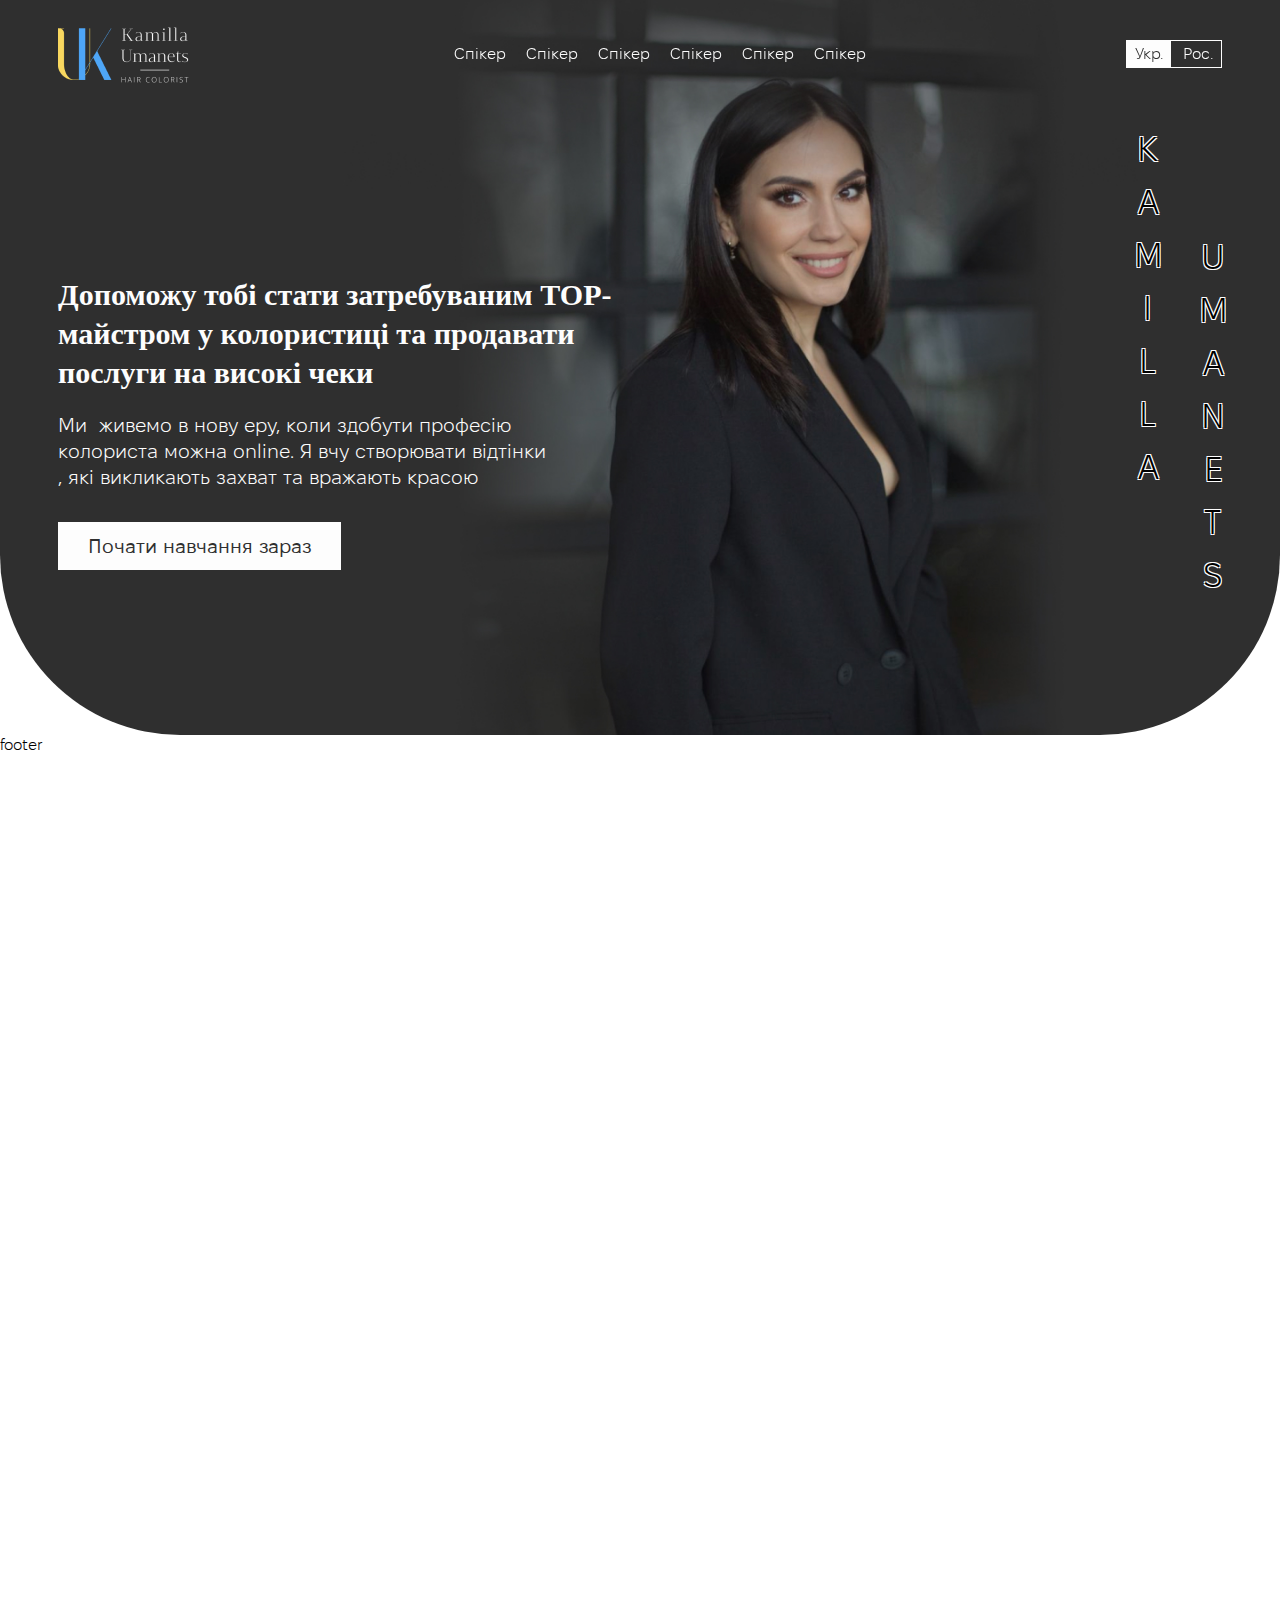
==== index.html @ b1a220b8 "start" ====
<!DOCTYPE html>
<html lang="en">
<head>
	<meta charset="UTF-8">
	<meta http-equiv="X-UA-Compatible" content="IE=edge">
	<meta name="viewport" content="width=device-width, initial-scale=1.0">
	<title>Document</title>
	<link rel="stylesheet" href="css/style.css?_v=20230531142828">
</head>
<body>

<div class="wrapper">




<header class="header">	

	<div class="content">

	
	<div class="header__bg"></div>
	
		<nav class="header__nav  d-flex a-i-center j-c-space">

			
			<div class="header__logo">
				<img src="img/header__logo.png" alt="header logo">
			</div>


			<ul class="header__list  header__list-desc d-flex a-i-center j-c-center flex-fill">
				<li><a href="#">Спікер</a></li>
				<li><a href="#">Спікер</a></li>
				<li><a href="#">Спікер</a></li>
				<li><a href="#">Спікер</a></li>
				<li><a href="#">Спікер</a></li>
				<li><a href="#">Спікер</a></li>
			</ul>

			<div class="header__more d-flex a-i-center">

				<div class="header__language header__language-desc">
					<a class="active" href="#">Укр.</a>
					<a href="#">Рос.</a>
				</div>

				<div class="header__burger"><span></span></div>
			</div>

			
		</nav>
		
		
		<div class="burger__open">

			<div class="header__language header__language-mobile">
				<a class="active" href="#">Укр.</a>
				<a href="#">Рос.</a>
			</div>


			<div class="line"></div>

			<ul class="burger__list">
				<li><a href="#">Спікер</a></li>
				<li><a href="#">Спікер</a></li>
				<li><a href="#">Спікер</a></li>
				<li><a href="#">Спікер</a></li>
				<li><a href="#">Спікер</a></li>
				<li><a href="#">Спікер</a></li>
			</ul>
		</div>


	</div>				
</header>





<main>
	<section class="initial d-flex j-c-start">

	<img src="img/initial__bg.jpg" alt="bg" class="initial__bg">
	<img src="img/initial__bg-mobile.jpg" alt="bg" class="initial__bg-mobile">



 <div class="content h100">



	<div class="initial__body">
		<h1>Допоможу тобі стати затребуваним ТОР-майстром у колористиці та продавати послуги на високі чеки</h1>
		<p>Ми  живемо в нову еру, коли здобути професію колориста можна online.
			Я вчу створювати відтінки , які викликають захват та вражають красою</p>

		<button class="btn-full">Почати навчання зараз</button>

		
	<div class="initial__name-autor">KAMILLA</div>
	<div class="initial__name-surname">UMANETS</div>
	</div>

</div>
</section>


	
	<section class="subfooter">

</section>	
</main>



<footer>
	footer
</footer>


</div>




<script src="js/app.js?_v=20230531142828"></script>
</body>
</html>
---- css/style.css ----
@font-face {
  font-family: CormorantSC;
  font-display: swap;
  src: url("../fonts/CormorantSC-Bold.woff2") format("woff2"), url("../fonts/CormorantSC-Bold.woff") format("woff");
  font-weight: 700;
  font-style: normal;
}

@font-face {
  font-family: FixelText;
  font-display: swap;
  src: url("../fonts/FixelText-Light.woff2") format("woff2"), url("../fonts/FixelText-Light.woff") format("woff");
  font-weight: 300;
  font-style: normal;
}

@font-face {
  font-family: FixelText;
  font-display: swap;
  src: url("../fonts/FixelText-Medium.woff2") format("woff2"), url("../fonts/FixelText-Medium.woff") format("woff");
  font-weight: 500;
  font-style: normal;
}

@font-face {
  font-family: FixelText;
  font-display: swap;
  src: url("../fonts/FixelText-Regular.woff2") format("woff2"), url("../fonts/FixelText-Regular.woff") format("woff");
  font-weight: 400;
  font-style: normal;
}

@font-face {
  font-family: FixelText;
  font-display: swap;
  src: url("../fonts/FixelText-SemiBold.woff2") format("woff2"), url("../fonts/FixelText-SemiBold.woff") format("woff");
  font-weight: 600;
  font-style: normal;
}

.cen {
  text-align: center;
}

.upper {
  text-transform: uppercase;
}

.d-flex {
  display: -webkit-box;
  display: -ms-flexbox;
  display: flex;
}

.di-flex {
  display: -webkit-inline-box;
  display: -ms-inline-flexbox;
  display: inline-flex;
}

.b-block {
  display: block;
}

.di-block {
  display: inline-block;
}

.a-i-center {
  -webkit-box-align: center;
      -ms-flex-align: center;
          align-items: center;
}

.a-i-start {
  -webkit-box-align: start;
      -ms-flex-align: start;
          align-items: flex-start;
}

.a-i-end {
  -webkit-box-align: end;
      -ms-flex-align: end;
          align-items: flex-end;
}

.j-c-start {
  -webkit-box-pack: start;
      -ms-flex-pack: start;
          justify-content: start;
}

.j-c-center {
  -webkit-box-pack: center;
      -ms-flex-pack: center;
          justify-content: center;
}

.j-c-end {
  -webkit-box-pack: end;
      -ms-flex-pack: end;
          justify-content: flex-end;
}

.j-c-space {
  -webkit-box-pack: justify;
      -ms-flex-pack: justify;
          justify-content: space-between;
}

.flex-column {
  -webkit-box-orient: vertical;
  -webkit-box-direction: normal;
      -ms-flex-direction: column;
          flex-direction: column;
}

.flex-fill {
  -webkit-box-flex: 1;
      -ms-flex: 1 1 auto;
          flex: 1 1 auto;
}

.re {
  position: relative;
}

.cu-po {
  cursor: pointer;
}

.w100 {
  width: 100%;
}

.h100 {
  height: 100%;
}

* {
  padding: 0;
  margin: 0;
  border: 0;
}

*,
*:before,
*:after {
  -webkit-box-sizing: border-box;
  box-sizing: border-box;
}

:focus,
:active {
  outline: none;
}

a:focus,
a:active {
  outline: none;
}

nav,
footer,
header,
aside {
  display: block;
}

html,
body {
  height: 100%;
  width: 100%;
  font-size: 100%;
  line-height: 1;
  font-size: 16px;
  -ms-text-size-adjust: 100%;
  -moz-text-size-adjust: 100%;
  -webkit-text-size-adjust: 100%;
}

input,
button,
textarea {
  font-family: inherit;
}

input::-ms-clear {
  display: none;
}

button {
  cursor: pointer;
}

button::-moz-focus-inner {
  padding: 0;
  border: 0;
}

a,
a:visited {
  text-decoration: none;
}

a:hover {
  text-decoration: none;
}

ul li {
  list-style: none;
}

img {
  vertical-align: top;
}

input::-webkit-input-placeholder {
  opacity: 1;
  -webkit-transition: opacity 0.3s ease;
  transition: opacity 0.3s ease;
}

input::-moz-placeholder {
  opacity: 1;
  -moz-transition: opacity 0.3s ease;
  transition: opacity 0.3s ease;
}

input:-moz-placeholder {
  opacity: 1;
  -moz-transition: opacity 0.3s ease;
  transition: opacity 0.3s ease;
}

input:-ms-input-placeholder {
  opacity: 1;
  -ms-transition: opacity 0.3s ease;
  transition: opacity 0.3s ease;
}

input:focus::-webkit-input-placeholder {
  opacity: 0;
  -webkit-transition: opacity 0.3s ease;
  transition: opacity 0.3s ease;
}

input:focus::-moz-placeholder {
  opacity: 0;
  -moz-transition: opacity 0.3s ease;
  transition: opacity 0.3s ease;
}

input:focus:-moz-placeholder {
  opacity: 0;
  -moz-transition: opacity 0.3s ease;
  transition: opacity 0.3s ease;
}

input:focus:-ms-input-placeholder {
  opacity: 0;
  -ms-transition: opacity 0.3s ease;
  transition: opacity 0.3s ease;
}

textarea {
  resize: none;
}

ul,
li {
  padding: 0;
  margin: 0;
}

body,
html {
  scroll-behavior: smooth;
  -webkit-user-select: none;
     -moz-user-select: none;
      -ms-user-select: none;
          user-select: none;
  -webkit-tap-highlight-color: rgba(0, 0, 0, 0);
  -tap-highlight-color: rgba(0, 0, 0, 0);
  font-family: "FixelText";
  font-weight: 300;
  line-height: 120%;
}

.scrollNone {
  overflow: hidden;
}

img {
  max-width: 100%;
}

a {
  color: inherit;
}

.content {
  margin: 0 auto;
  max-width: 1440px;
  padding-left: 100px;
  padding-right: 100px;
}

.wrapper {
  position: relative;
  overflow: hidden;
}

.burger__open .line {
  width: 95px;
  height: 1px;
  background-color: #FDFDFD;
  margin-top: 36px;
  margin-bottom: 36px;
}

.burger__open li {
  padding-top: 12px;
  padding-bottom: 12px;
  font-size: 18px;
}

.btn-full {
  background-color: #FDFDFD;
  color: #2F2F2F;
  padding: 10px 30px;
  font-size: 20px;
  font-weight: 400;
}

.header__burger {
  display: none;
}

.header__burger.close {
  border: 1px solid #FDFDFD;
}

.burger__open {
  padding-top: 100px;
  -webkit-transform: translateX(-100%);
      -ms-transform: translateX(-100%);
          transform: translateX(-100%);
  -webkit-transition: all 0.5s linear;
  -o-transition: all 0.5s linear;
  transition: all 0.5s linear;
  position: fixed;
  top: 0;
  left: 0;
  width: 100vw;
  height: 100vh;
}

.burger__open-active {
  -webkit-transition: all 0.5s linear;
  -o-transition: all 0.5s linear;
  transition: all 0.5s linear;
  -webkit-transform: translateX(0);
      -ms-transform: translateX(0);
          transform: translateX(0);
}

.burger__open-btn-item {
  display: none;
}

header {
  position: fixed;
  top: 0px;
  left: 0;
  width: 100%;
  z-index: 500;
  -webkit-transition: all 0.3s linear;
  -o-transition: all 0.3s linear;
  transition: all 0.3s linear;
  padding-top: 24px;
  background-color: transparent;
  color: #FDFDFD;
}

.header__scroll {
  padding-top: 8px;
  background-color: #2F2F2F;
}

.header__list {
  -ms-flex-wrap: wrap;
      flex-wrap: wrap;
  gap: 24px;
  padding-left: 15px;
  padding-right: 15px;
  -webkit-transition: all 0.3s linear;
  -o-transition: all 0.3s linear;
  transition: all 0.3s linear;
}

.header__language {
  -webkit-box-flex: 0;
      -ms-flex: 0 0 auto;
          flex: 0 0 auto;
  -webkit-transition: all 0.3s linear;
  -o-transition: all 0.3s linear;
  transition: all 0.3s linear;
  border: 1px solid #FDFDFD;
}

.header__language a {
  display: inline-block;
  padding: 3px 8px;
  height: 100%;
}

.header__language a.active {
  color: #2F2F2F;
  background-color: #FDFDFD;
}

.header__language-mobile a {
  padding: 5px 32px;
}

.header__logo {
  -webkit-box-flex: 0;
      -ms-flex: 0 0 136px;
          flex: 0 0 136px;
}

.initial {
  position: relative;
  overflow: hidden;
  padding-top: 250px;
  padding-bottom: 270px;
  border-top-left-radius: 0px;
  border-top-right-radius: 0px;
  border-bottom-right-radius: 300px;
  border-bottom-left-radius: 300px;
}

.initial__bg,
.initial__bg-mobile {
  position: absolute;
  top: 0;
  left: 0;
  width: 100%;
  height: 100%;
  -o-object-fit: cover;
     object-fit: cover;
}

.initial__body {
  position: relative;
  z-index: 3;
  color: #FDFDFD;
}

.initial__body h1 {
  margin-bottom: 24px;
  font-weight: 700;
  line-height: 130%;
  font-size: 36px;
  font-family: "Cormorant SC";
  max-width: 50%;
}

.initial__body p {
  line-height: 130%;
  max-width: 50%;
  font-size: 24px;
  padding-right: 8%;
  margin-bottom: 32px;
}

.initial__name-autor,
.initial__name-surname {
  position: absolute;
  font-size: 50px;
  text-shadow: -1px -1px 0 #FDFDFD, 1px -1px 0 #FDFDFD, -1px 1px 0 #FDFDFD, 1px 1px 0 #FDFDFD;
  color: #000;
  z-index: 2;
  -webkit-writing-mode: vertical-lr;
      -ms-writing-mode: tb-lr;
          writing-mode: vertical-lr;
  text-orientation: upright;
  letter-spacing: 16px;
}

.initial__name-surname {
  right: 0;
  top: 50%;
  -webkit-transform: translateY(-50%);
      -ms-transform: translateY(-50%);
          transform: translateY(-50%);
}

.initial__name-autor {
  right: 65px;
  top: 50%;
  -webkit-transform: translateY(-79%);
      -ms-transform: translateY(-79%);
          transform: translateY(-79%);
}

footer {
  height: 200vh;
}

@media (min-width: 600px) {
  .initial__bg-mobile {
    display: none;
  }
}

@media (max-width: 1400px) {
  .content {
    padding-left: calc(16px + 84 * ((100vw - 320px) / 1920));
  }

  .content {
    padding-right: calc(16px + 84 * ((100vw - 320px) / 1920));
  }

  .header__list {
    gap: calc(16px + 8 * ((100vw - 320px) / 1920));
  }

  .initial {
    padding-top: calc(300px + -50 * ((100vw - 320px) / 1920));
  }

  .initial {
    padding-bottom: calc(60px + 210 * ((100vw - 320px) / 1920));
  }

  .initial {
    border-bottom-right-radius: calc(60px + 240 * ((100vw - 320px) / 1920));
  }

  .initial {
    border-bottom-left-radius: calc(60px + 240 * ((100vw - 320px) / 1920));
  }

  .initial__body h1 {
    margin-bottom: calc(16px + 8 * ((100vw - 320px) / 1920));
  }

  .initial__body h1 {
    font-size: calc(24px + 12 * ((100vw - 320px) / 1920));
  }

  .initial__body p {
    font-size: calc(16px + 8 * ((100vw - 320px) / 1920));
  }

  .initial__name-autor,
  .initial__name-surname {
    font-size: calc(18px + 32 * ((100vw - 320px) / 1920));
  }
}

@media (max-width: 768px) {
  .burger__open {
    position: fixed;
    top: 0;
    left: 0;
    width: 100vw;
    height: 100vh;
    background: #2F2F2F;
    overflow: auto;
    color: #FDFDFD;
    display: -webkit-box;
    display: -ms-flexbox;
    display: flex;
    -webkit-box-align: center;
        -ms-flex-align: center;
            align-items: center;
    -webkit-box-orient: vertical;
    -webkit-box-direction: normal;
        -ms-flex-direction: column;
            flex-direction: column;
  }
}

@media (max-width: 767px) {
  .header__burger {
    z-index: 9000;
    position: relative;
    display: block;
    width: 20px;
    -webkit-box-flex: 0;
        -ms-flex: 0 0 20px;
            flex: 0 0 20px;
    height: 20px;
    border-radius: 5px;
    border: 1px solid transparent;
    -webkit-transition: all 0.3s linear;
    -o-transition: all 0.3s linear;
    transition: all 0.3s linear;
    position: relative;
  }

  .header__burger:after {
    content: "";
    display: block;
    background-color: #FDFDFD;
    border-radius: 50px;
    width: 20px;
    height: 2px;
    position: absolute;
    top: calc(50% - 1px);
    right: -2px;
    -webkit-transition: all 0.5s linear;
    -o-transition: all 0.5s linear;
    transition: all 0.5s linear;
  }

  .header__burger:before {
    content: "";
    display: block;
    background-color: #FDFDFD;
    border-radius: 50px;
    width: 16px;
    height: 2px;
    position: absolute;
    top: 2px;
    right: 0px;
    -webkit-transition: all 0.5s linear;
    -o-transition: all 0.5s linear;
    transition: all 0.5s linear;
  }

  .header__burger span:after {
    content: "";
    display: block;
    background-color: #FDFDFD;
    border-radius: 50px;
    width: 16px;
    height: 2px;
    position: absolute;
    bottom: 2px;
    right: 0;
    -webkit-transition: all 0.5s linear;
    -o-transition: all 0.5s linear;
    transition: all 0.5s linear;
  }

  .close:after {
    content: "";
    display: block;
    position: absolute;
    top: 50%;
    right: 50%;
    -webkit-transform: translate(calc(50% + 1px), calc(50% - 1px)) rotate(45deg);
        -ms-transform: translate(calc(50% + 1px), calc(50% - 1px)) rotate(45deg);
            transform: translate(calc(50% + 1px), calc(50% - 1px)) rotate(45deg);
    -webkit-transition: all 0.5s linear;
    -o-transition: all 0.5s linear;
    transition: all 0.5s linear;
    width: 10px;
    height: 1px;
  }

  .close:before {
    content: "";
    display: block;
    opacity: 0;
    -webkit-transition: all 0.5s linear;
    -o-transition: all 0.5s linear;
    transition: all 0.5s linear;
  }

  .close span:after {
    content: "";
    display: block;
    position: absolute;
    bottom: 50%;
    right: 50%;
    -webkit-transform: translate(calc(50% + 1px), 50%) rotate(-45deg);
        -ms-transform: translate(calc(50% + 1px), 50%) rotate(-45deg);
            transform: translate(calc(50% + 1px), 50%) rotate(-45deg);
    -webkit-transition: all 0.5s linear;
    -o-transition: all 0.5s linear;
    transition: all 0.5s linear;
    width: 10px;
    height: 1px;
  }

  .burger__open-btn-item {
    display: inline-block;
  }

  .header__language-desc,
  .header__list-desc {
    display: none;
  }

  .initial {
    padding-top: 440px;
  }

  .initial__body h1 {
    max-width: 100%;
  }

  .initial__body p {
    max-width: 100%;
  }

  .initial__name-surname {
    display: none;
  }

  .initial__name-autor {
    display: none;
  }
}

@media (max-width: 600px) {
  .btn-full {
    font-size: 18px;
    font-weight: 500;
  }

  .initial__bg {
    display: none;
  }
}

@media (any-hover: hover) {
  .header__list li:hover {
    color: #976C4D;
    -webkit-transition: all 0.3s linear;
    -o-transition: all 0.3s linear;
    transition: all 0.3s linear;
  }
}
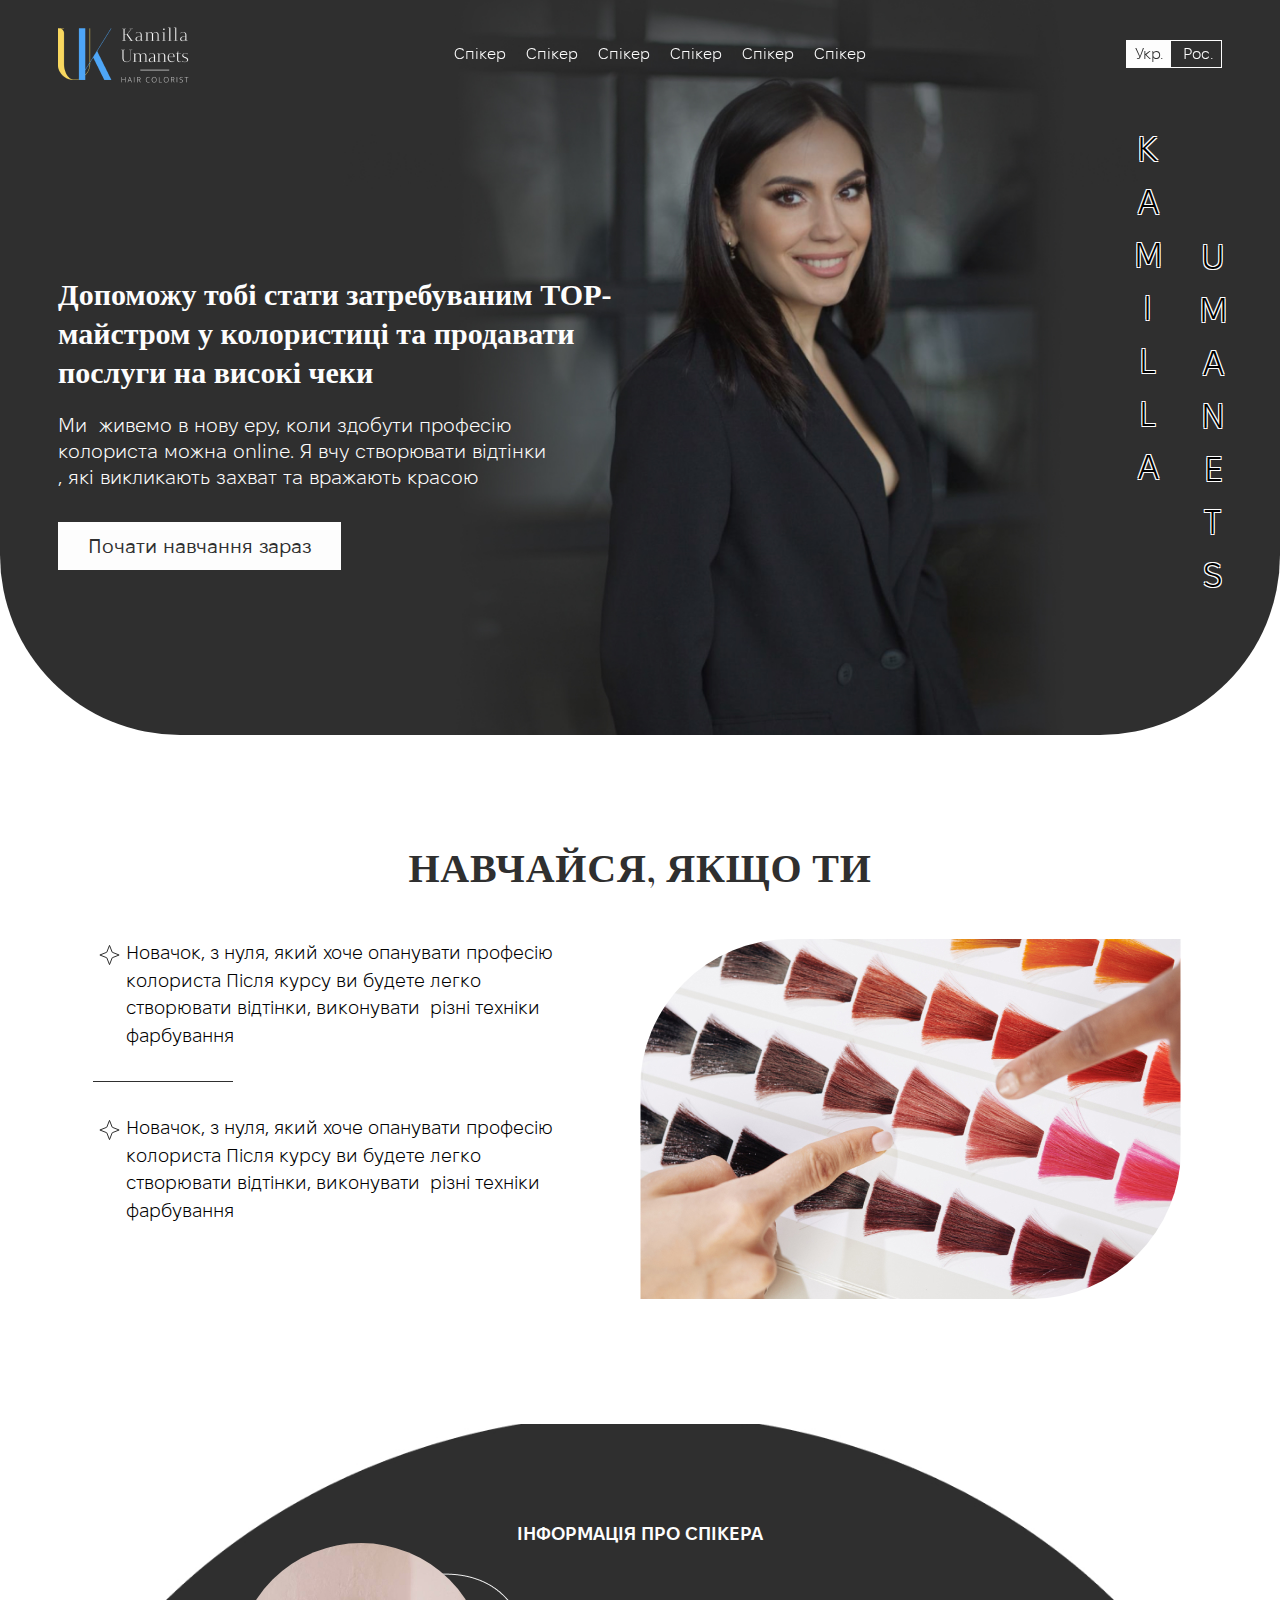
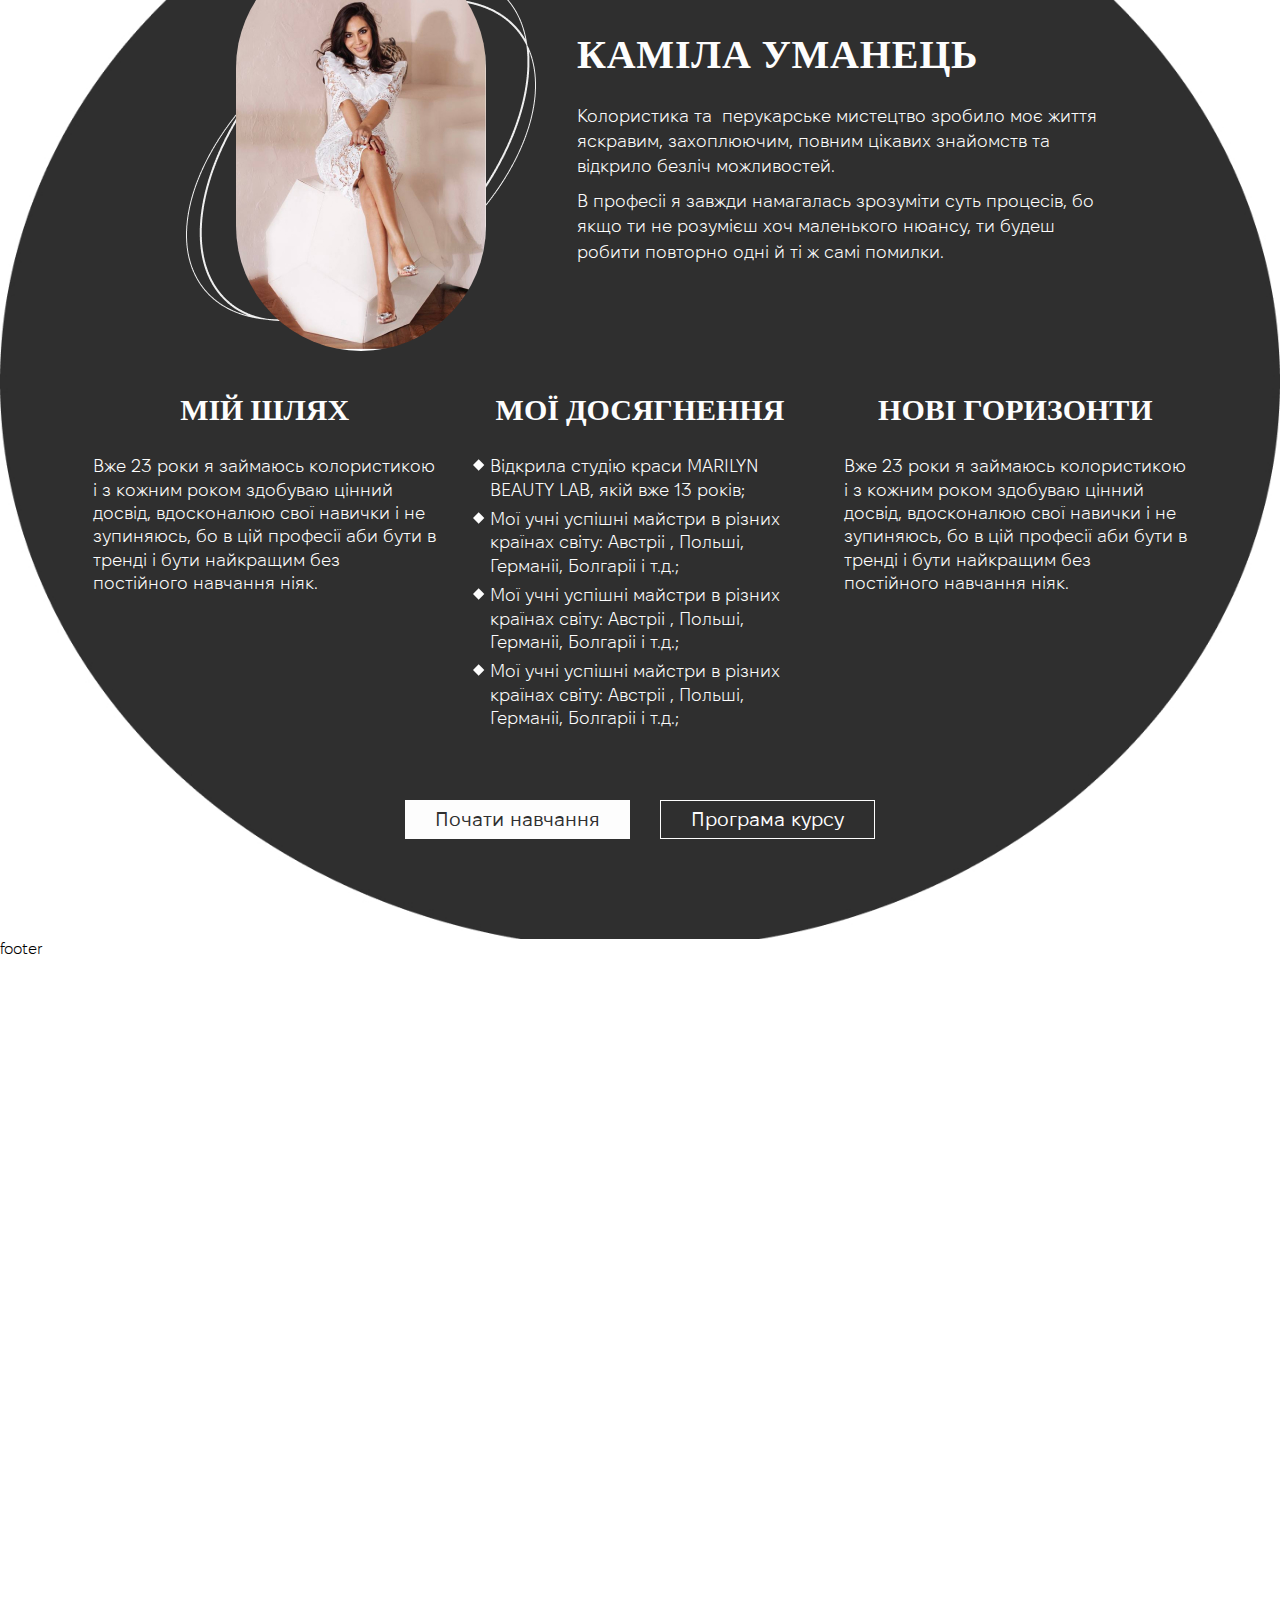
==== commit 8ad5584e: "v2" ====
--- a/index.html
+++ b/index.html
@@ -5,7 +5,7 @@
 	<meta http-equiv="X-UA-Compatible" content="IE=edge">
 	<meta name="viewport" content="width=device-width, initial-scale=1.0">
 	<title>Document</title>
-	<link rel="stylesheet" href="css/style.css?_v=20230531142828">
+	<link rel="stylesheet" href="css/style.css?_v=20230531225849">
 </head>
 <body>
 
@@ -81,7 +81,7 @@
 
 
 <main>
-	<section class="initial d-flex j-c-start">
+	<section class="initial d-flex j-c-start" >
 
 	<img src="img/initial__bg.jpg" alt="bg" class="initial__bg">
 	<img src="img/initial__bg-mobile.jpg" alt="bg" class="initial__bg-mobile">
@@ -106,7 +106,136 @@
 
 </div>
 </section>
-
+	<section class="ifyou">
+	<div class="content">
+		<h2>НАВЧАЙСЯ, ЯКЩО ТИ</h2>
+
+
+		<div class="ifyou__net d-flex a-i-start">
+
+
+			<ul class="ifyou__net-text">
+
+				<li class="d-flex a-i-start">
+					
+					
+						<img class="rotate1" src="img/ifyou__star.svg" alt="start dekor">
+					
+					
+						<p>Новачок, з нуля, який хоче опанувати професію колориста
+							Після курсу ви будете легко створювати відтінки, виконувати  різні техніки фарбування</p>
+				</li>
+
+				<li>
+					<div class="line"></div>
+				</li>
+
+				<li class="d-flex a-i-start">
+
+					
+						<img class="rotate2" src="img/ifyou__star.svg" alt="start dekor">
+					
+					
+
+					<p>Новачок, з нуля, який хоче опанувати професію колориста
+						Після курсу ви будете легко створювати відтінки, виконувати  різні техніки фарбування</p>
+				</li>
+
+			</ul>
+
+
+			<div class="ifyou__net-img">
+				<img src="img/ifyou.jpg" alt="ifyou">
+			</div>
+
+
+		</div>
+
+
+	</div>
+
+</section>
+	<section class="about">
+
+	<img src="img/about__bg.jpg" alt="bg" class="about__bg">
+
+	<div class="content about__body">
+
+		<h3 class="cen">ІНФОРМАЦІЯ ПРО СПІКЕРА</h3>
+
+		<div class="about__autorNet d-flex a-i-center">
+
+			<div class="about__autorNet-img">
+				<img src="img/about__dekor.png" alt="dekor" class="dekor rotate3">
+				<img class="main" src="img/about.jpg" alt="about">
+			</div>
+
+			<div class="about__autorNet-text">
+				<h2>КАМІЛА УМАНЕЦЬ</h2>
+				<p class="p1">Колористика та  перукарське мистецтво зробило моє життя яскравим, захоплюючим, повним цікавих знайомств та відкрило безліч можливостей.</p>
+				<p class="p2">В професіі я завжди намагалась зрозуміти суть процесів, бо якщо ти не розумієш хоч маленького нюансу, ти будеш робити повторно одні й ті ж самі помилки.</p>
+			</div>
+			
+		</div>
+
+		<div class="about__infoNet d-flex a-i-start">
+
+
+				<div class="about__infoNet-item">
+					<h4>МІЙ ШЛЯХ</h4>
+					<p>Вже 23 роки я займаюсь колористикою і з кожним роком здобуваю цінний досвід, вдосконалюю свої навички і не зупиняюсь, бо в цій професії аби бути в тренді і бути найкращим без постійного навчання ніяк.</p>
+				</div>
+
+
+				<div class="about__infoNet-item">
+
+					<h4>МОЇ ДОСЯГНЕННЯ</h4>
+
+					<ul>
+
+						<li class="d-flex a-i-start">
+							<img class="rotate1" src="img/about__cube.svg" alt="cube">
+							<p>Відкрила студію краси MARILYN BEAUTY LAB, якій вже 13 років;</p>
+						</li>
+
+						<li class="d-flex a-i-start">
+							<img class="rotate2" src="img/about__cube.svg" alt="cube">
+							<p>Мої учні успішні майстри в різних країнах світу: Австріі , Польші, Германіі, Болгаріі і т.д.;</p>
+						</li>
+
+						<li class="d-flex a-i-start">
+							<img class="rotate1" src="img/about__cube.svg" alt="cube">
+							<p>Мої учні успішні майстри в різних країнах світу: Австріі , Польші, Германіі, Болгаріі і т.д.;</p>
+						</li>
+
+						<li class="d-flex a-i-start">
+							<img class="rotate2" src="img/about__cube.svg" alt="cube">
+							<p>Мої учні успішні майстри в різних країнах світу: Австріі , Польші, Германіі, Болгаріі і т.д.;</p>
+						</li>
+
+
+					</ul>
+				</div>
+
+
+				<div class="about__infoNet-item">
+					<h4>НОВІ ГОРИЗОНТИ</h4>
+					<p>Вже 23 роки я займаюсь колористикою і з кожним роком здобуваю цінний досвід, вдосконалюю свої навички і не зупиняюсь, бо в цій професії аби бути в тренді і бути найкращим без постійного навчання ніяк.</p>
+				</div>
+
+
+
+		</div>
+
+		<div class="about__butons d-flex j-c-center">
+			<a href="#" class="btn-full">Почати навчання</a>
+			<a href="#" class="btn-empty">Програма курсу</a>
+		</div>
+
+
+	</div>
+</section>
+	
 
 	
 	<section class="subfooter">
@@ -126,6 +255,6 @@
 
 
 
-<script src="js/app.js?_v=20230531142828"></script>
+<script src="js/app.js?_v=20230531225849"></script>
 </body>
 </html>--- a/css/style.css
+++ b/css/style.css
@@ -325,12 +325,36 @@
   font-size: 18px;
 }
 
+.btn-full,
+.btn-empty {
+  font-size: 20px;
+  font-weight: 400;
+  -webkit-transition: all 0.3s linear;
+  -o-transition: all 0.3s linear;
+  transition: all 0.3s linear;
+}
+
 .btn-full {
   background-color: #FDFDFD;
   color: #2F2F2F;
   padding: 10px 30px;
-  font-size: 20px;
-  font-weight: 400;
+}
+
+.btn-empty {
+  padding: 9px 30px;
+  color: #FDFDFD;
+  border: 1px solid #FDFDFD;
+}
+
+h2 {
+  color: #2F2F2F;
+  text-align: center;
+  font-weight: 700;
+  letter-spacing: 0.02em;
+  text-transform: uppercase;
+  line-height: 120%;
+  font-size: 46px;
+  font-family: "CormorantSC";
 }
 
 .header__burger {
@@ -378,6 +402,7 @@
   -webkit-transition: all 0.3s linear;
   -o-transition: all 0.3s linear;
   transition: all 0.3s linear;
+  padding: 8px 0;
   padding-top: 24px;
   background-color: transparent;
   color: #FDFDFD;
@@ -487,22 +512,274 @@
           writing-mode: vertical-lr;
   text-orientation: upright;
   letter-spacing: 16px;
+  opacity: 0;
 }
 
 .initial__name-surname {
   right: 0;
   top: 50%;
-  -webkit-transform: translateY(-50%);
-      -ms-transform: translateY(-50%);
-          transform: translateY(-50%);
+  -webkit-transform: translateY(-50%) scale(2);
+      -ms-transform: translateY(-50%) scale(2);
+          transform: translateY(-50%) scale(2);
+  -webkit-transition: all 0.4s linear 0.4s;
+  -o-transition: all 0.4s linear 0.4s;
+  transition: all 0.4s linear 0.4s;
 }
 
 .initial__name-autor {
   right: 65px;
   top: 50%;
-  -webkit-transform: translateY(-79%);
-      -ms-transform: translateY(-79%);
-          transform: translateY(-79%);
+  -webkit-transform: translateY(-79%) scale(2);
+      -ms-transform: translateY(-79%) scale(2);
+          transform: translateY(-79%) scale(2);
+  -webkit-transition: all 0.4s linear;
+  -o-transition: all 0.4s linear;
+  transition: all 0.4s linear;
+}
+
+.initial__name-autor.active {
+  -webkit-transform: translateY(-79%) scale(1);
+      -ms-transform: translateY(-79%) scale(1);
+          transform: translateY(-79%) scale(1);
+}
+
+.initial__name-surname.active {
+  -webkit-transform: translateY(-50%) scale(1);
+      -ms-transform: translateY(-50%) scale(1);
+          transform: translateY(-50%) scale(1);
+}
+
+.initial__name-autor.active,
+.initial__name-surname.active {
+  opacity: 1;
+}
+
+.ifyou {
+  padding-top: 150px;
+  padding-bottom: 150px;
+}
+
+.ifyou h2 {
+  margin-bottom: 60px;
+}
+
+.ifyou .line {
+  margin-top: 40px;
+  margin-bottom: 40px;
+  width: 140px;
+  height: 1px;
+  background-color: #2F2F2F;
+}
+
+.ifyou__net {
+  padding-left: 3%;
+  padding-right: 3%;
+}
+
+.ifyou__net li p {
+  line-height: 145%;
+  font-size: 22px;
+}
+
+.rotate1 {
+  -webkit-animation: rotateAnimation 3s linear infinite normal 0s forwards;
+          animation: rotateAnimation 3s linear infinite normal 0s forwards;
+  padding: 5px;
+}
+
+.rotate2 {
+  -webkit-animation: rotateAnimation 3s linear infinite normal 0.5s forwards;
+          animation: rotateAnimation 3s linear infinite normal 0.5s forwards;
+  padding: 5px;
+}
+
+@-webkit-keyframes rotateAnimation {
+  0% {
+    -webkit-transform: rotate(0deg);
+            transform: rotate(0deg);
+  }
+
+  70% {
+    -webkit-transform: rotate(180deg);
+            transform: rotate(180deg);
+  }
+
+  100% {
+    -webkit-transform: rotate(180deg);
+            transform: rotate(180deg);
+  }
+}
+
+@keyframes rotateAnimation {
+  0% {
+    -webkit-transform: rotate(0deg);
+            transform: rotate(0deg);
+  }
+
+  70% {
+    -webkit-transform: rotate(180deg);
+            transform: rotate(180deg);
+  }
+
+  100% {
+    -webkit-transform: rotate(180deg);
+            transform: rotate(180deg);
+  }
+}
+
+.ifyou__net-text {
+  -webkit-box-flex: 0;
+      -ms-flex: 0 0 50%;
+          flex: 0 0 50%;
+  padding-right: 7%;
+}
+
+.ifyou__net-img img {
+  border-top-left-radius: 200px;
+  border-bottom-right-radius: 200px;
+}
+
+.about {
+  position: relative;
+  color: #FDFDFD;
+  max-width: 1920px;
+  margin: 0 auto;
+  padding-top: 100px;
+  padding-bottom: 100px;
+}
+
+.about h2 {
+  color: #FDFDFD;
+  text-align: left;
+  margin-bottom: 24px;
+}
+
+.about h4 {
+  text-align: center;
+  font-weight: 700;
+  font-family: "CormorantSC";
+  font-size: 32px;
+  line-height: 130%;
+  margin-bottom: 24px;
+}
+
+.about__bg {
+  position: absolute;
+  top: 0;
+  left: 0;
+  width: 100%;
+  -o-object-fit: cover;
+     object-fit: cover;
+  height: 100%;
+}
+
+.about__body {
+  position: relative;
+  z-index: 2;
+}
+
+.about__autorNet {
+  margin-bottom: 40px;
+  margin-left: 10%;
+  margin-right: 10%;
+}
+
+.about__autorNet-img {
+  position: relative;
+  -webkit-box-flex: 0;
+      -ms-flex: 0 0 40%;
+          flex: 0 0 40%;
+  display: -webkit-box;
+  display: -ms-flexbox;
+  display: flex;
+  -webkit-box-align: center;
+      -ms-flex-align: center;
+          align-items: center;
+  -webkit-box-pack: center;
+      -ms-flex-pack: center;
+          justify-content: center;
+}
+
+.about__autorNet-img .main {
+  border-radius: 200px;
+  position: relative;
+  z-index: 2;
+}
+
+.about__autorNet-img .dekor {
+  position: absolute;
+}
+
+.about__autorNet-text {
+  padding-left: 30px;
+}
+
+.about__autorNet-text p {
+  font-size: 20px;
+  line-height: 140%;
+}
+
+.p1 {
+  margin-bottom: 10px;
+}
+
+.about__infoNet {
+  gap: 32px;
+  padding-left: 3%;
+  padding-right: 3%;
+}
+
+.about__infoNet-item {
+  -webkit-box-flex: 0;
+      -ms-flex: 0 1 33.333%;
+          flex: 0 1 33.333%;
+}
+
+.about__infoNet-item p {
+  font-size: 20px;
+  line-height: 130%;
+}
+
+.about__infoNet-item li {
+  margin-bottom: 6px;
+}
+
+.about__infoNet-item li img {
+  width: 24px;
+}
+
+.about__butons {
+  margin-top: 80px;
+  gap: 30px;
+}
+
+.rotate3 {
+  -webkit-animation: rotateAnimation2 6s linear infinite normal 0s forwards;
+          animation: rotateAnimation2 6s linear infinite normal 0s forwards;
+}
+
+@-webkit-keyframes rotateAnimation2 {
+  0% {
+    -webkit-transform: rotate(0deg);
+            transform: rotate(0deg);
+  }
+
+  100% {
+    -webkit-transform: rotate(360deg);
+            transform: rotate(360deg);
+  }
+}
+
+@keyframes rotateAnimation2 {
+  0% {
+    -webkit-transform: rotate(0deg);
+            transform: rotate(0deg);
+  }
+
+  100% {
+    -webkit-transform: rotate(360deg);
+            transform: rotate(360deg);
+  }
 }
 
 footer {
@@ -524,6 +801,10 @@
     padding-right: calc(16px + 84 * ((100vw - 320px) / 1920));
   }
 
+  h2 {
+    font-size: calc(34px + 12 * ((100vw - 320px) / 1920));
+  }
+
   .header__list {
     gap: calc(16px + 8 * ((100vw - 320px) / 1920));
   }
@@ -559,6 +840,54 @@
   .initial__name-autor,
   .initial__name-surname {
     font-size: calc(18px + 32 * ((100vw - 320px) / 1920));
+  }
+
+  .ifyou {
+    padding-top: calc(70px + 80 * ((100vw - 320px) / 1920));
+  }
+
+  .ifyou {
+    padding-bottom: calc(100px + 50 * ((100vw - 320px) / 1920));
+  }
+
+  .ifyou h2 {
+    margin-bottom: calc(32px + 28 * ((100vw - 320px) / 1920));
+  }
+
+  .ifyou .line {
+    margin-top: calc(24px + 16 * ((100vw - 320px) / 1920));
+  }
+
+  .ifyou .line {
+    margin-bottom: calc(24px + 16 * ((100vw - 320px) / 1920));
+  }
+
+  .ifyou__net li p {
+    font-size: calc(16px + 6 * ((100vw - 320px) / 1920));
+  }
+
+  .ifyou__net-img img {
+    border-top-left-radius: calc(100px + 100 * ((100vw - 320px) / 1920));
+  }
+
+  .ifyou__net-img img {
+    border-bottom-right-radius: calc(100px + 100 * ((100vw - 320px) / 1920));
+  }
+
+  .about h4 {
+    font-size: calc(28px + 4 * ((100vw - 320px) / 1920));
+  }
+
+  .about__autorNet-text p {
+    font-size: calc(16px + 4 * ((100vw - 320px) / 1920));
+  }
+
+  .about__infoNet-item p {
+    font-size: calc(16px + 4 * ((100vw - 320px) / 1920));
+  }
+
+  .about__butons {
+    margin-top: calc(48px + 32 * ((100vw - 320px) / 1920));
   }
 }
 
@@ -717,20 +1046,71 @@
   .initial__name-autor {
     display: none;
   }
+
+  .ifyou__net {
+    -webkit-box-orient: vertical;
+    -webkit-box-direction: reverse;
+        -ms-flex-direction: column-reverse;
+            flex-direction: column-reverse;
+    padding-left: 0%;
+    padding-right: 0%;
+    -webkit-box-align: center;
+        -ms-flex-align: center;
+            align-items: center;
+  }
+
+  .ifyou__net-text {
+    padding-right: 0;
+  }
+
+  .ifyou__net-img {
+    margin-bottom: 32px;
+  }
+
+  .about {
+    padding-top: 80px;
+    padding-bottom: 80px;
+  }
+
+  .about__autorNet {
+    margin-bottom: 60px;
+  }
+
+  .about__butons {
+    gap: 24px;
+  }
 }
 
 @media (max-width: 600px) {
-  .btn-full {
+  .btn-full,
+  .btn-empty {
     font-size: 18px;
     font-weight: 500;
   }
 
+  header {
+    padding-top: 8px;
+  }
+
   .initial__bg {
     display: none;
   }
+
+  .initial__body button {
+    width: 100%;
+  }
 }
 
 @media (any-hover: hover) {
+  .btn-full:hover {
+    background-color: #E2AA81;
+  }
+
+  .btn-empty:hover {
+    border: 1px solid #E2AA81;
+    color: #E2AA81;
+  }
+
   .header__list li:hover {
     color: #976C4D;
     -webkit-transition: all 0.3s linear;
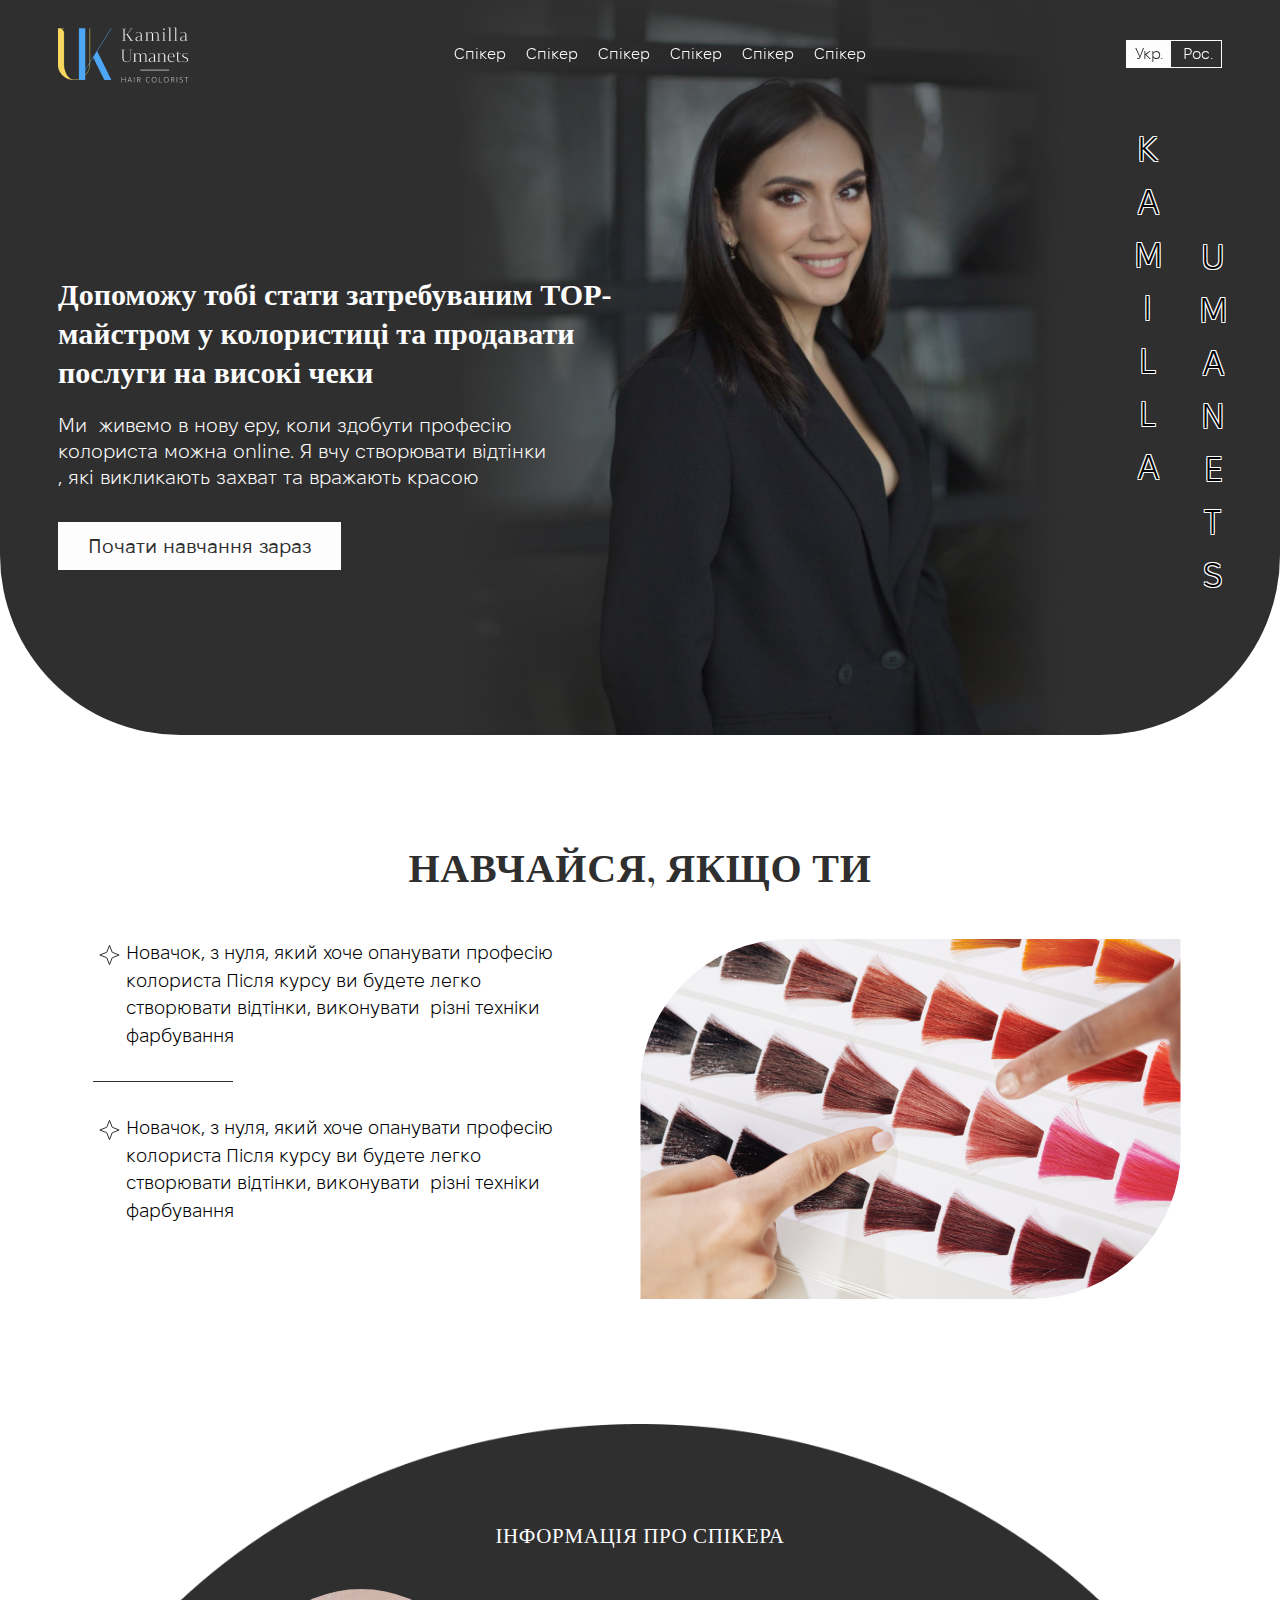
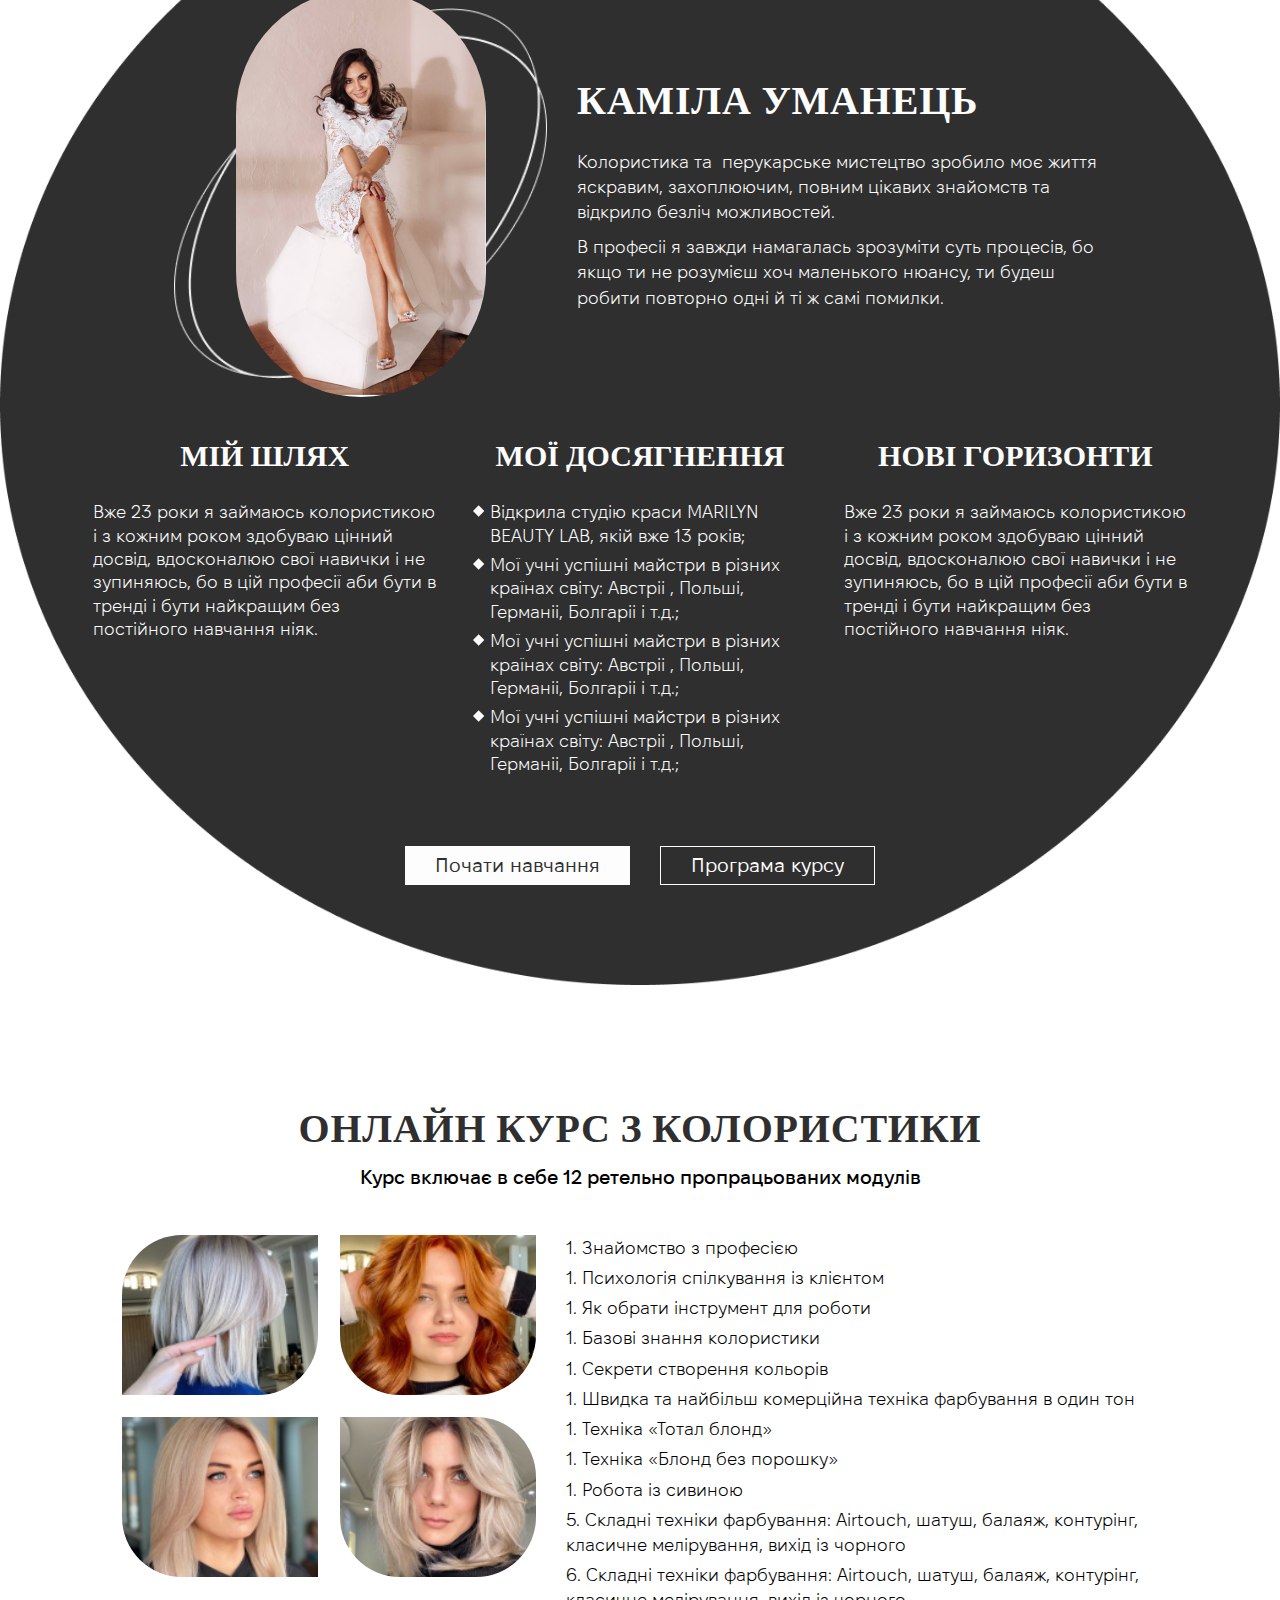
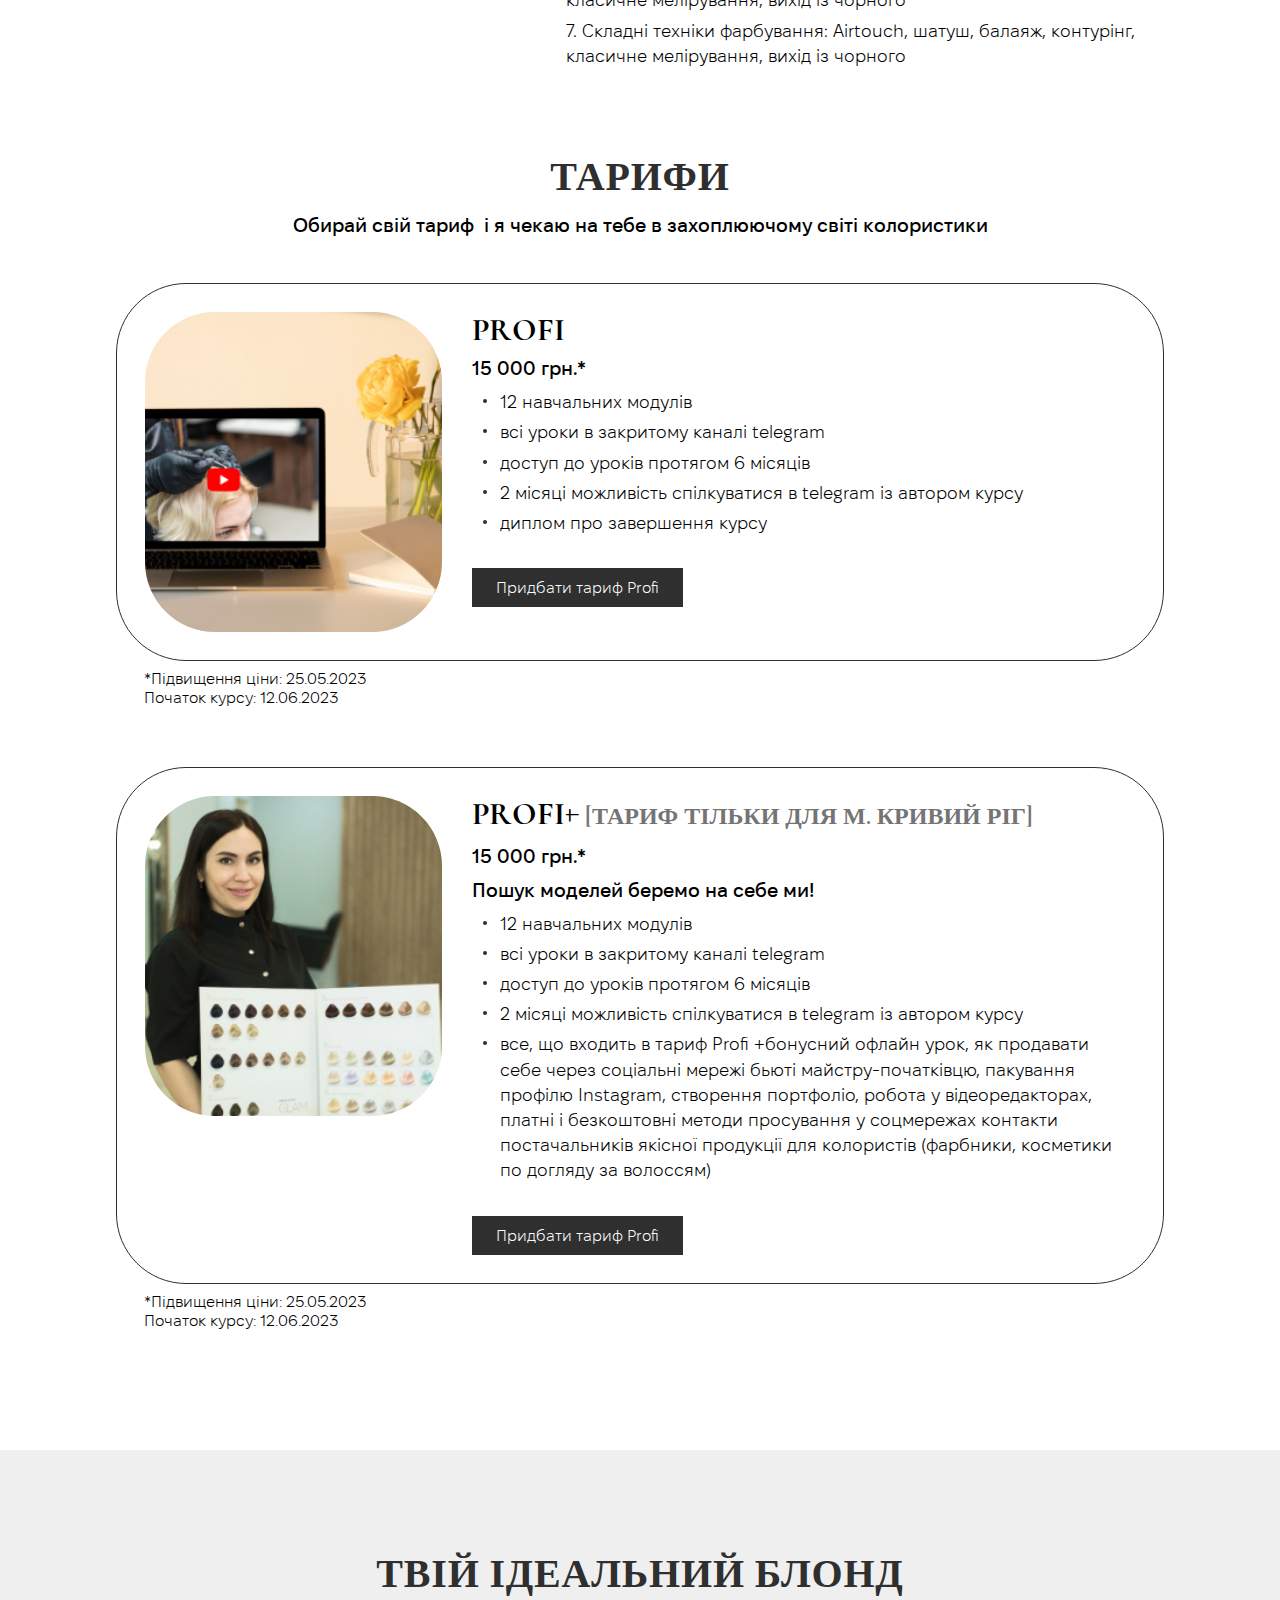
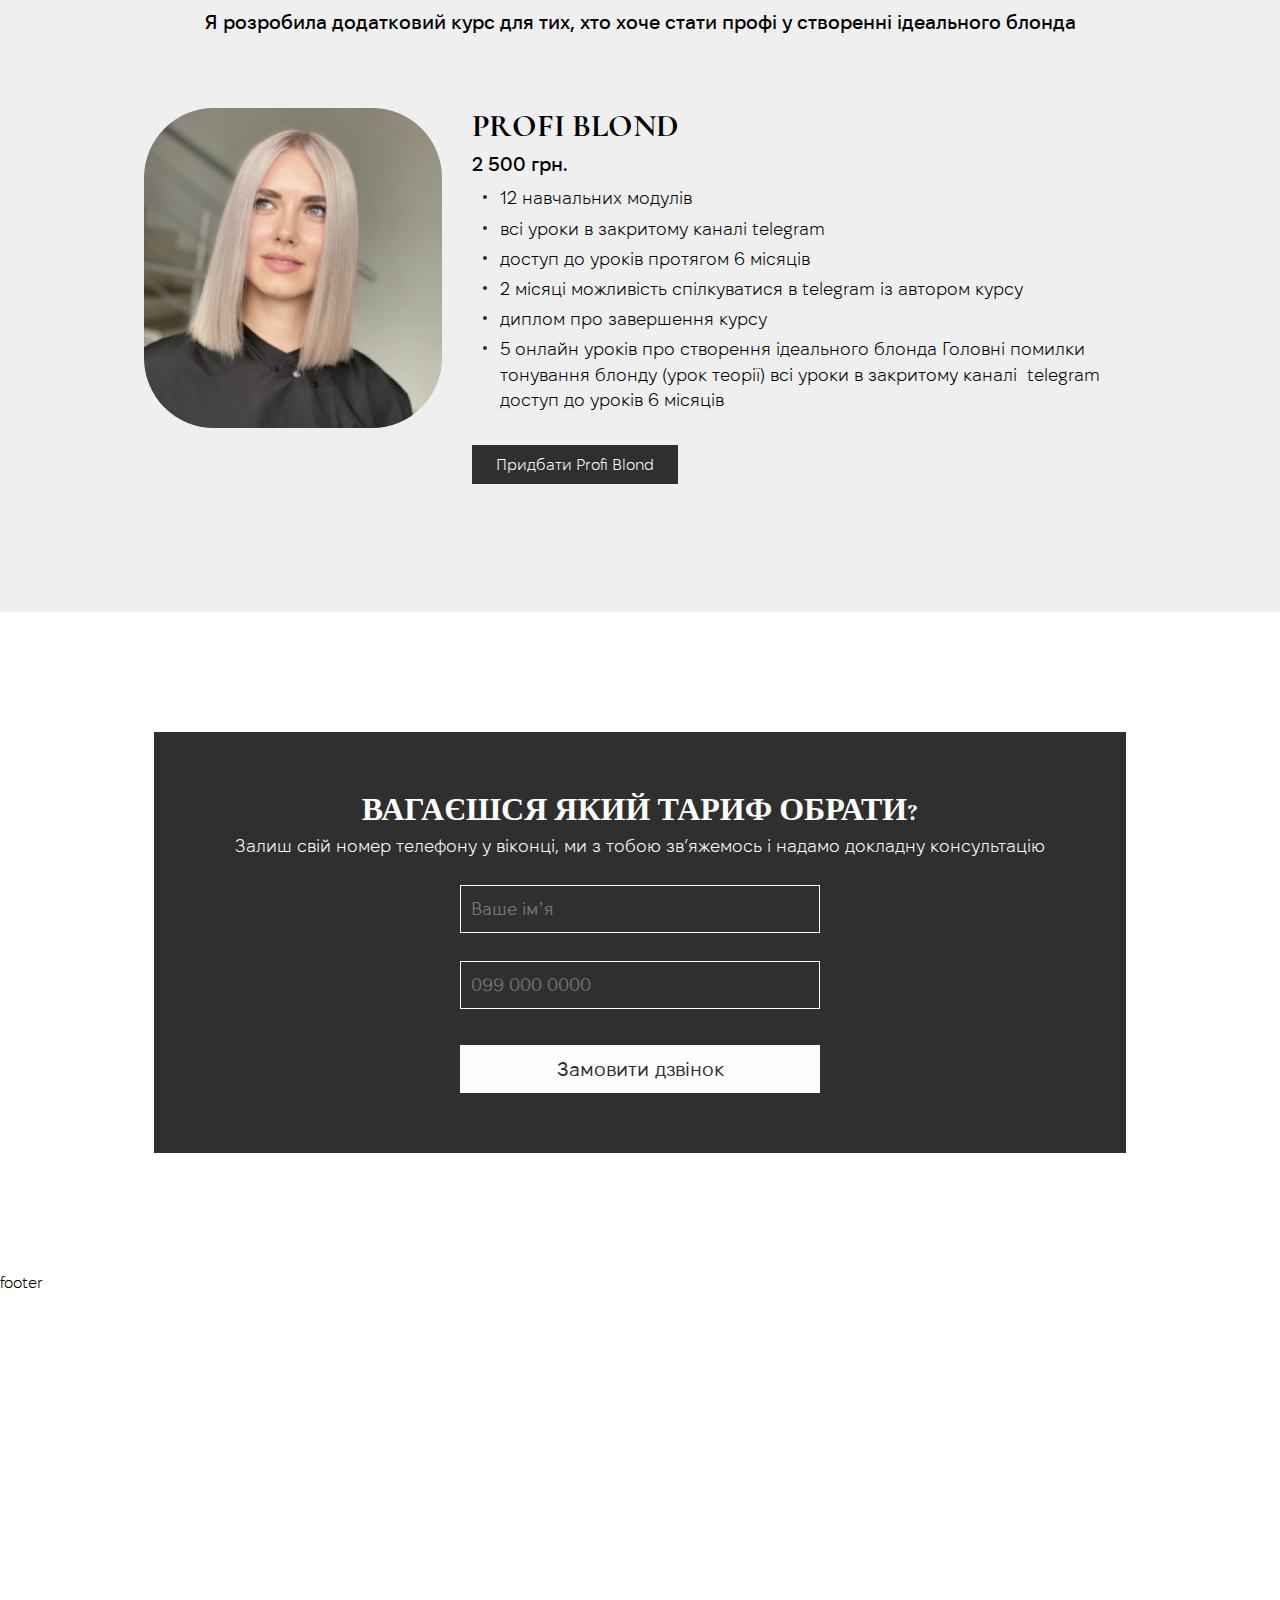
==== commit 9af757c8: "v3" ====
--- a/index.html
+++ b/index.html
@@ -5,7 +5,7 @@
 	<meta http-equiv="X-UA-Compatible" content="IE=edge">
 	<meta name="viewport" content="width=device-width, initial-scale=1.0">
 	<title>Document</title>
-	<link rel="stylesheet" href="css/style.css?_v=20230531225849">
+	<link rel="stylesheet" href="css/style.css?_v=20230601170905">
 </head>
 <body>
 
@@ -81,7 +81,7 @@
 
 
 <main>
-	<section class="initial d-flex j-c-start" >
+   <section class="initial d-flex j-c-start" >
 
 	<img src="img/initial__bg.jpg" alt="bg" class="initial__bg">
 	<img src="img/initial__bg-mobile.jpg" alt="bg" class="initial__bg-mobile">
@@ -154,7 +154,7 @@
 
 	</div>
 
-</section>
+</section> 
 	<section class="about">
 
 	<img src="img/about__bg.jpg" alt="bg" class="about__bg">
@@ -234,6 +234,204 @@
 
 
 	</div>
+</section> 
+	<section class="cource">
+		<div class="content">
+
+			<h2>онлайн курс з колористики</h2>
+			<p class="cource__p cen">Курс включає в себе 12 ретельно пропрацьованих модулів</p>
+
+			<div class="cource__net d-flex a-i-start">
+
+
+				<div class="cource__net-img">
+
+						<div class="cource__net-item">
+							<img src="img/course1.jpg" alt="product" class="img1">
+						</div>
+
+
+						<div class="cource__net-item">
+							<img src="img/course2.jpg" alt="product" class="img2">
+						</div>
+
+
+						<div class="cource__net-item">
+							<img src="img/course3.jpg" alt="product" class="img3">
+						</div>
+
+
+						<div class="cource__net-item">
+							<img src="img/course4.jpg" alt="product" class="img4">
+						</div>			
+				</div>
+
+
+				
+				
+				<ul class="cource__net-text">
+					<li>1. Знайомство з професією</li>
+					<li>1. Психологія спілкування із клієнтом</li>
+					<li>1. Як обрати інструмент для роботи</li>
+					<li>1. Базові знання колористики</li>
+					<li>1. Секрети створення кольорів</li>
+					<li>1. Швидка та найбільш комерційна техніка фарбування в один тон</li>
+					<li>1. Техніка «Тотал блонд»</li>
+					<li>1. Техніка «Блонд без порошку»</li>
+					<li>1. Робота із сивиною</li>
+					<li>5. Складні техніки фарбування: Airtouch, шатуш, балаяж, контурінг, класичне мелірування, вихід із чорного</li>
+					<li>6. Складні техніки фарбування: Airtouch, шатуш, балаяж, контурінг, класичне мелірування, вихід із чорного</li>
+					<li>7. Складні техніки фарбування: Airtouch, шатуш, балаяж, контурінг, класичне мелірування, вихід із чорного</li>
+				</ul>
+
+			</div>
+		</div>
+</section>
+ 
+   <section class="tariff">
+	<div class="content">
+		<h2>ТАРИФИ</h2>
+		<p class="tariff__p">Обирай свій тариф  і я чекаю на тебе в захоплюючому світі колористики</p>
+
+
+		<div class="tariff__first first">
+
+
+			<div class="tariff__first-net">
+
+				<div class="tariff__net-img">
+					<img src="img/tariff__first.jpg" alt="laptop">
+				</div>
+
+
+				<div class="tariff__net-text">
+					<h3>Profi</h3>
+					<p class="tariff__price">15 000 грн.*</p>
+					<ul>
+						<li> 12 навчальних модулів</li>
+						<li> 	всі уроки в закритому каналі telegram</li>
+						<li> 	доступ до уроків протягом 6 місяців</li>
+						<li> 	2 місяці можливість спілкуватися в telegram із автором курсу </li>
+						<li>	диплом про завершення курсу</li>
+					</ul>
+
+					<a class="tariff__btn btn-black" href="#">Придбати тариф Profi</a>
+				</div>
+
+
+			</div>
+
+
+
+			<p class="tariff__timeline">*Підвищення ціни: 25.05.2023<br>
+				Початок курсу: 12.06.2023</p>
+
+		</div>
+
+		<div class="tariff__first">
+
+
+			<div class="tariff__first-net ">
+
+				<div class="tariff__net-img">
+					<img src="img/tariff__second.jpg" alt="laptop">
+				</div>
+
+
+				<div class="tariff__net-text">
+					<h3>Profi+ <span>[тариф тільки для м. Кривий Ріг]</span></h3>
+
+					<p class="tariff__price">15 000 грн.*</p>
+
+					<p class="tariff__price">Пошук моделей беремо на себе ми!</p>
+
+					<ul>
+						<li> 12 навчальних модулів</li>
+						<li> 	всі уроки в закритому каналі telegram</li>
+						<li> 	доступ до уроків протягом 6 місяців</li>
+						<li> 	2 місяці можливість спілкуватися в telegram із автором курсу </li>
+						<li>	все, що входить в тариф Profi +бонусний офлайн урок, як продавати себе через соціальні мережі бьюті майстру-початківцю, пакування профілю Instagram, створення портфоліо, робота у відеоредакторах, платні і безкоштовні методи просування у соцмережах
+							контакти постачальників якісної продукції для колористів (фарбники, косметики по догляду за волоссям)</li>
+					</ul>
+
+					<a class="tariff__btn btn-black" href="#">Придбати тариф Profi</a>
+				</div>
+
+
+			</div>
+
+
+
+			<p class="tariff__timeline">*Підвищення ціни: 25.05.2023<br>
+				Початок курсу: 12.06.2023</p>
+
+		</div>
+
+	</div>
+</section>
+	<section class="blonde">
+		<div class="content">
+			<h2>ТВІЙ ІДЕАЛЬНИЙ БЛОНД</h2>
+			<p class="tariff__p">Я розробила додатковий курс для тих, хто хоче стати профі у створенні ідеального блонда </p>
+	
+	
+			<div class="tariff__first first">
+	
+	
+				<div class="tariff__first-net blonde__net">
+	
+					<div class="tariff__net-img">
+						<img src="img/blonde.jpg" alt="laptop">
+					</div>
+	
+	
+					<div class="tariff__net-text">
+						<h3>Profi blond</h3>
+						<p class="tariff__price">2 500 грн.</p>
+						<ul>
+							<li> 12 навчальних модулів</li>
+							<li> 	всі уроки в закритому каналі telegram</li>
+							<li> 	доступ до уроків протягом 6 місяців</li>
+							<li> 	2 місяці можливість спілкуватися в telegram із автором курсу </li>
+							<li>	диплом про завершення курсу</li>
+							<li>5 онлайн уроків про створення ідеального блонда
+								Головні помилки тонування блонду (урок теорії)
+								всі уроки в закритому каналі  telegram
+								доступ до уроків 6 місяців</li>
+						</ul>
+	
+						<a class="tariff__btn btn-black" href="#">Придбати Profi Blond</a>
+					</div>
+	
+	
+				</div>
+	
+			</div>
+	
+		</div>
+
+</section>
+
+<section class="form">
+
+	<div class="form__body">
+		<h3 class="cen">Вагаєшся який тариф обрати?</h3>
+		<p class="cen">Залиш свій номер телефону у віконці, ми з тобою зв’яжемось і надамо докладну консультацію</p>
+
+
+		<div class="form__body-main">
+
+			<input id="name" type="text" placeholder="Ваше імʼя">
+
+			<input type="tell" placeholder="099 000 0000">
+	
+			<button class="btn-full" id="send-form">Замовити дзвінок</button>
+
+		</div>
+	
+
+	</div>
+	
 </section>
 	
 
@@ -255,6 +453,6 @@
 
 
 
-<script src="js/app.js?_v=20230531225849"></script>
+<script src="js/app.js?_v=20230601170905"></script>
 </body>
 </html>--- a/css/style.css
+++ b/css/style.css
@@ -329,6 +329,7 @@
 .btn-empty {
   font-size: 20px;
   font-weight: 400;
+  text-align: center;
   -webkit-transition: all 0.3s linear;
   -o-transition: all 0.3s linear;
   transition: all 0.3s linear;
@@ -344,6 +345,20 @@
   padding: 9px 30px;
   color: #FDFDFD;
   border: 1px solid #FDFDFD;
+}
+
+.btn-black {
+  background-color: #2F2F2F;
+  color: #FDFDFD;
+  padding-top: 10px;
+  padding-bottom: 10px;
+  padding-left: 24px;
+  padding-right: 24px;
+  display: inline-block;
+  -webkit-transition: all 0.3s linear;
+  -o-transition: all 0.3s linear;
+  transition: all 0.3s linear;
+  text-align: center;
 }
 
 h2 {
@@ -646,12 +661,21 @@
   margin: 0 auto;
   padding-top: 100px;
   padding-bottom: 100px;
+  overflow: hidden;
 }
 
 .about h2 {
   color: #FDFDFD;
   text-align: left;
   margin-bottom: 24px;
+}
+
+.about h3 {
+  margin-bottom: 40px;
+  font-weight: 500;
+  font-size: 24px;
+  line-height: 120%;
+  letter-spacing: 0.03em;
 }
 
 .about h4 {
@@ -668,8 +692,6 @@
   top: 0;
   left: 0;
   width: 100%;
-  -o-object-fit: cover;
-     object-fit: cover;
   height: 100%;
 }
 
@@ -708,6 +730,7 @@
 
 .about__autorNet-img .dekor {
   position: absolute;
+  width: 100%;
 }
 
 .about__autorNet-text {
@@ -782,6 +805,273 @@
   }
 }
 
+.cource {
+  padding-top: 140px;
+  padding-bottom: 80px;
+  padding-left: 5%;
+  padding-right: 5%;
+}
+
+.cource h2 {
+  margin-bottom: 12px;
+}
+
+.cource__p,
+.tariff__p {
+  margin-bottom: 60px;
+  font-weight: 500;
+  text-align: center;
+  line-height: 120%;
+  font-size: 22px;
+}
+
+.cource__net li {
+  font-size: 20px;
+  line-height: 140%;
+  margin-bottom: 5px;
+}
+
+.cource__net-img {
+  display: -ms-grid;
+  display: grid;
+  -ms-grid-columns: 1fr 1fr;
+  grid-template-columns: 1fr 1fr;
+  gap: 32px;
+  -webkit-box-flex: 0;
+      -ms-flex: 0 0 40%;
+          flex: 0 0 40%;
+}
+
+.cource__net-item {
+  position: relative;
+  width: 100%;
+  height: 160px;
+}
+
+.cource__net-item img {
+  position: absolute;
+  width: 100%;
+  height: 100%;
+  top: 0;
+  left: 0;
+  -o-object-fit: cover;
+     object-fit: cover;
+  -webkit-transition: all 0.3s linear;
+  -o-transition: all 0.3s linear;
+  transition: all 0.3s linear;
+  cursor: pointer;
+}
+
+.img1 {
+  border-radius: 60px 0 60px 0;
+}
+
+.img2 {
+  border-radius: 0 0 60px 60px;
+}
+
+.img3 {
+  border-radius: 0 0 0 60px;
+}
+
+.img4 {
+  border-radius: 0 60px 60px 60px;
+}
+
+.cource__net-text {
+  padding-left: 30px;
+}
+
+.tariff {
+  padding-bottom: 140px;
+}
+
+.tariff h2 {
+  margin-bottom: 12px;
+}
+
+.first {
+  margin-bottom: 60px;
+}
+
+.tariff__first {
+  width: 100%;
+  padding-left: 5%;
+  padding-right: 5%;
+}
+
+h3 {
+  text-transform: uppercase;
+  font-family: "CormorantSC";
+  font-weight: 700;
+  margin-bottom: 8px;
+  font-size: 32px;
+  line-height: 110%;
+}
+
+h3 span {
+  color: #747474;
+  font-size: 24px;
+}
+
+.tariff__first-net {
+  display: -webkit-box;
+  display: -ms-flexbox;
+  display: flex;
+  -webkit-box-align: start;
+      -ms-flex-align: start;
+          align-items: flex-start;
+  -webkit-box-pack: justify;
+      -ms-flex-pack: justify;
+          justify-content: space-between;
+  border: 1px solid #2F2F2F;
+  width: 100%;
+  border-radius: 80px;
+  padding: 40px;
+}
+
+.tariff__first-net li {
+  font-size: 20px;
+  line-height: 140%;
+  margin-bottom: 5px;
+  padding-left: 28px;
+  position: relative;
+}
+
+.tariff__first-net li:after {
+  content: "";
+  width: 4px;
+  height: 4px;
+  border-radius: 50%;
+  background-color: #2F2F2F;
+  position: absolute;
+  left: 11px;
+  top: 10px;
+}
+
+.tariff__net-img {
+  border-radius: 80px;
+  overflow: hidden;
+  -webkit-box-flex: 0;
+      -ms-flex: 0 0 30%;
+          flex: 0 0 30%;
+  position: relative;
+  height: 320px;
+}
+
+.tariff__net-img img {
+  position: absolute;
+  width: 100%;
+  height: 100%;
+  top: 0;
+  left: 0;
+  -o-object-fit: cover;
+     object-fit: cover;
+}
+
+.tariff__net-text {
+  -webkit-box-flex: 0;
+      -ms-flex: 0 0 70%;
+          flex: 0 0 70%;
+  padding-left: 30px;
+}
+
+.tariff__price {
+  margin-bottom: 8px;
+  font-size: 22px;
+  font-weight: 500;
+  line-height: 130%;
+}
+
+.tariff__btn {
+  margin-top: 32px;
+}
+
+.tariff__timeline {
+  margin-top: 8px;
+  padding-left: 40px;
+}
+
+.blonde {
+  padding-top: 100px;
+  background: #EFEFEF;
+  padding-bottom: 40px;
+}
+
+.blonde h2 {
+  margin-bottom: 12px;
+}
+
+.blonde__net {
+  border: none;
+}
+
+input {
+  border: 1px solid #FDFDFD;
+  color: #FDFDFD;
+  font-size: 20px;
+  line-height: 120%;
+  background-color: transparent;
+  height: 48px;
+  padding-left: 10px;
+  display: block;
+  width: 100%;
+  margin-bottom: 32px;
+}
+
+input::-webkit-input-placeholder {
+  color: #747474;
+}
+
+input::-moz-placeholder {
+  color: #747474;
+}
+
+input:-ms-input-placeholder {
+  color: #747474;
+}
+
+input::-ms-input-placeholder {
+  color: #747474;
+}
+
+input::placeholder {
+  color: #747474;
+}
+
+#send-form {
+  margin-top: 8px;
+  width: 100%;
+}
+
+.form {
+  padding-top: 140px;
+  padding-bottom: 140px;
+}
+
+.form__body {
+  background-color: #2F2F2F;
+  color: #FDFDFD;
+  margin-left: 12%;
+  margin-right: 12%;
+  padding-top: 60px;
+  padding-bottom: 60px;
+  padding-left: 40px;
+  padding-right: 40px;
+}
+
+.form__body p {
+  margin-bottom: 32px;
+  margin-top: 8px;
+  font-size: 20px;
+  line-height: 120%;
+}
+
+.form__body-main {
+  max-width: 360px;
+  margin: 0 auto;
+}
+
 footer {
   height: 200vh;
 }
@@ -874,6 +1164,10 @@
     border-bottom-right-radius: calc(100px + 100 * ((100vw - 320px) / 1920));
   }
 
+  .about h3 {
+    font-size: calc(18px + 6 * ((100vw - 320px) / 1920));
+  }
+
   .about h4 {
     font-size: calc(28px + 4 * ((100vw - 320px) / 1920));
   }
@@ -888,6 +1182,133 @@
 
   .about__butons {
     margin-top: calc(48px + 32 * ((100vw - 320px) / 1920));
+  }
+
+  .cource {
+    padding-top: calc(100px + 40 * ((100vw - 320px) / 1920));
+  }
+
+  .cource__p,
+  .tariff__p {
+    margin-bottom: calc(32px + 28 * ((100vw - 320px) / 1920));
+  }
+
+  .cource__p,
+  .tariff__p {
+    font-size: calc(18px + 4 * ((100vw - 320px) / 1920));
+  }
+
+  .cource__net li {
+    font-size: calc(16px + 4 * ((100vw - 320px) / 1920));
+  }
+
+  .cource__net-img {
+    gap: calc(12px + 20 * ((100vw - 320px) / 1920));
+  }
+
+  .tariff {
+    padding-bottom: calc(100px + 40 * ((100vw - 320px) / 1920));
+  }
+
+  .tariff__first-net {
+    border-radius: calc(60px + 20 * ((100vw - 320px) / 1920));
+  }
+
+  .tariff__first-net {
+    padding: calc(16px + 24 * ((100vw - 320px) / 1920));
+  }
+
+  .tariff__first-net li {
+    font-size: calc(16px + 4 * ((100vw - 320px) / 1920));
+  }
+
+  .tariff__net-img {
+    border-radius: calc(60px + 20 * ((100vw - 320px) / 1920));
+  }
+
+  .tariff__price {
+    font-size: calc(18px + 4 * ((100vw - 320px) / 1920));
+  }
+
+  .tariff__btn {
+    margin-top: calc(24px + 8 * ((100vw - 320px) / 1920));
+  }
+
+  .tariff__timeline {
+    padding-left: calc(16px + 24 * ((100vw - 320px) / 1920));
+  }
+
+  input {
+    font-size: calc(16px + 4 * ((100vw - 320px) / 1920));
+  }
+
+  input {
+    margin-bottom: calc(24px + 8 * ((100vw - 320px) / 1920));
+  }
+
+  .form {
+    padding-top: calc(100px + 40 * ((100vw - 320px) / 1920));
+  }
+
+  .form {
+    padding-bottom: calc(100px + 40 * ((100vw - 320px) / 1920));
+  }
+
+  .form__body {
+    padding-left: calc(16px + 24 * ((100vw - 320px) / 1920));
+  }
+
+  .form__body {
+    padding-right: calc(16px + 24 * ((100vw - 320px) / 1920));
+  }
+
+  .form__body p {
+    margin-bottom: calc(24px + 8 * ((100vw - 320px) / 1920));
+  }
+
+  .form__body p {
+    font-size: calc(16px + 4 * ((100vw - 320px) / 1920));
+  }
+}
+
+@media (max-width: 1050px) {
+  .about__bg {
+    -o-object-fit: cover;
+       object-fit: cover;
+  }
+}
+
+@media (max-width: 992px) {
+  .about__autorNet {
+    margin-left: 0;
+    margin-right: 0;
+  }
+
+  .about__infoNet {
+    padding-left: 0;
+    padding-right: 0;
+  }
+
+  .cource {
+    padding-left: 0;
+    padding-right: 0;
+  }
+
+  .tariff__first {
+    padding-left: 0;
+    padding-right: 0;
+  }
+
+  .tariff__net-img {
+    -webkit-box-flex: 0;
+        -ms-flex: 0 0 40%;
+            flex: 0 0 40%;
+  }
+
+  .tariff__net-text {
+    -webkit-box-flex: 0;
+        -ms-flex: 0 0 60%;
+            flex: 0 0 60%;
   }
 }
 
@@ -1072,12 +1493,104 @@
     padding-bottom: 80px;
   }
 
+  .about h3 {
+    margin-bottom: 60px;
+  }
+
   .about__autorNet {
     margin-bottom: 60px;
+    -webkit-box-orient: vertical;
+    -webkit-box-direction: normal;
+        -ms-flex-direction: column;
+            flex-direction: column;
+  }
+
+  .about__autorNet-img {
+    margin-bottom: 32px;
+    -webkit-box-flex: 1;
+        -ms-flex: 1 1 auto;
+            flex: 1 1 auto;
+    width: 100%;
+  }
+
+  .about__autorNet-img .main {
+    max-width: 250px;
+    padding-left: 3%;
+    padding-right: 3%;
+  }
+
+  .about__autorNet-img .dekor {
+    padding-left: 3%;
+    padding-right: 3%;
+    max-width: 370px;
+  }
+
+  .about__autorNet-text {
+    padding-left: 0;
+  }
+
+  .about__infoNet {
+    -webkit-box-orient: vertical;
+    -webkit-box-direction: normal;
+        -ms-flex-direction: column;
+            flex-direction: column;
+  }
+
+  .about__infoNet-item li p {
+    padding-left: 6px;
   }
 
   .about__butons {
     gap: 24px;
+  }
+
+  .cource__net {
+    -webkit-box-orient: vertical;
+    -webkit-box-direction: normal;
+        -ms-flex-direction: column;
+            flex-direction: column;
+  }
+
+  .cource__net-img {
+    -webkit-box-flex: 1;
+        -ms-flex: 1 1 auto;
+            flex: 1 1 auto;
+    width: 100%;
+    max-width: 420px;
+    margin-left: auto;
+    margin-right: auto;
+    margin-bottom: 24px;
+  }
+
+  .cource__net-text {
+    padding-left: 0;
+  }
+
+  .tariff__first-net {
+    -webkit-box-orient: vertical;
+    -webkit-box-direction: normal;
+        -ms-flex-direction: column;
+            flex-direction: column;
+    padding-bottom: 40px;
+  }
+
+  .tariff__net-img {
+    width: 100%;
+    max-width: 420px;
+    margin: 0 auto;
+    margin-bottom: 24px;
+    -webkit-box-flex: 1;
+        -ms-flex: 1 1 auto;
+            flex: 1 1 auto;
+  }
+
+  .tariff__net-text {
+    padding-left: 0;
+  }
+
+  .form__body {
+    margin-left: 0%;
+    margin-right: 0%;
   }
 }
 
@@ -1099,6 +1612,55 @@
   .initial__body button {
     width: 100%;
   }
+
+  .about__butons {
+    -webkit-box-orient: vertical;
+    -webkit-box-direction: normal;
+        -ms-flex-direction: column;
+            flex-direction: column;
+  }
+
+  h3 {
+    font-size: 28px;
+  }
+
+  h3 span {
+    font-size: 18px;
+  }
+
+  .blonde {
+    padding-top: 80px;
+  }
+
+  input {
+    height: 42px;
+  }
+}
+
+@media (max-width: 480px) {
+  .btn-black {
+    width: 100%;
+  }
+
+  .cource__p,
+  .tariff__p {
+    text-align: left;
+  }
+
+  .tariff__timeline {
+    text-align: center;
+    padding-left: 0;
+  }
+
+  .blonde__net {
+    padding: 0;
+  }
+}
+
+@media (max-width: 380px) {
+  .about__autorNet-img .dekor {
+    width: 350px;
+  }
 }
 
 @media (any-hover: hover) {
@@ -1109,6 +1671,10 @@
   .btn-empty:hover {
     border: 1px solid #E2AA81;
     color: #E2AA81;
+  }
+
+  .btn-black:hover {
+    background-color: #030303;
   }
 
   .header__list li:hover {
@@ -1117,4 +1683,15 @@
     -o-transition: all 0.3s linear;
     transition: all 0.3s linear;
   }
+
+  .cource__net-item img:hover {
+    -webkit-transform: scale(1.2);
+        -ms-transform: scale(1.2);
+            transform: scale(1.2);
+    -webkit-transition: all 0.3s linear;
+    -o-transition: all 0.3s linear;
+    transition: all 0.3s linear;
+    border-radius: 5px;
+    z-index: 2;
+  }
 }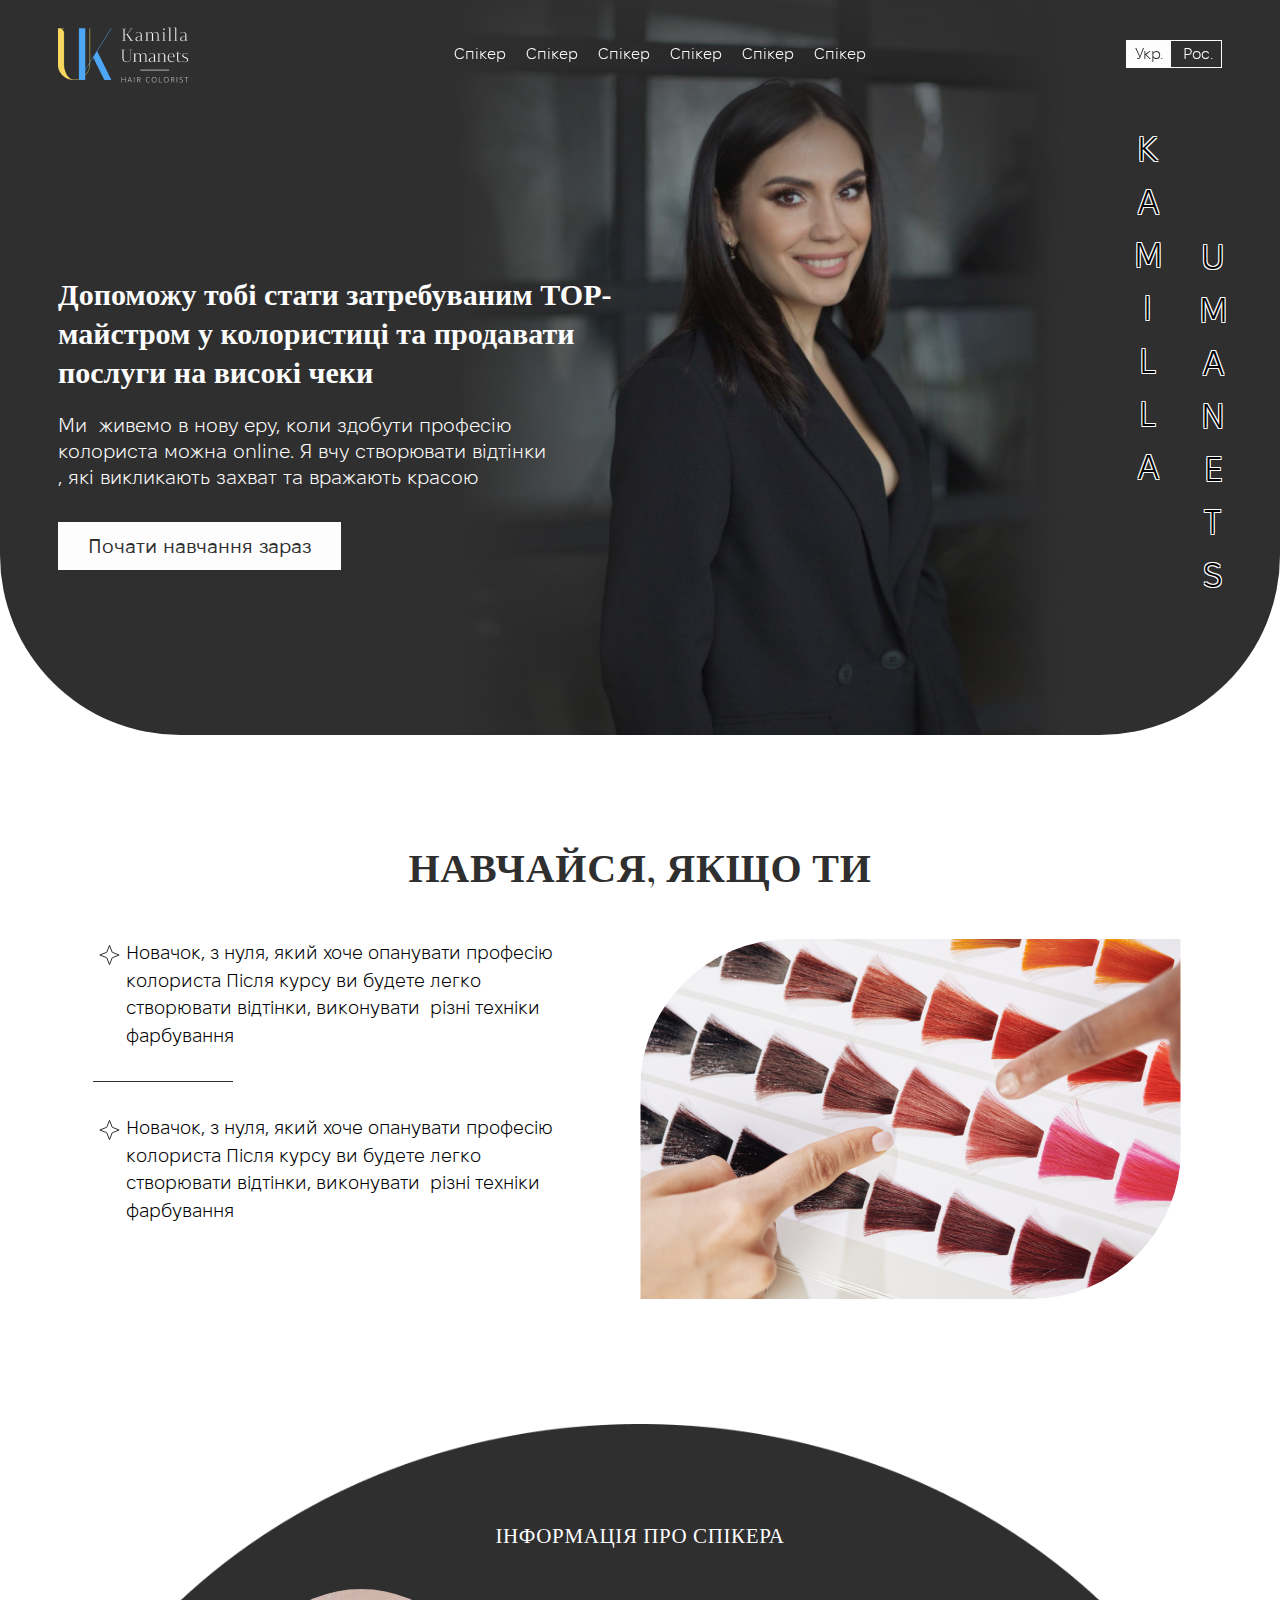
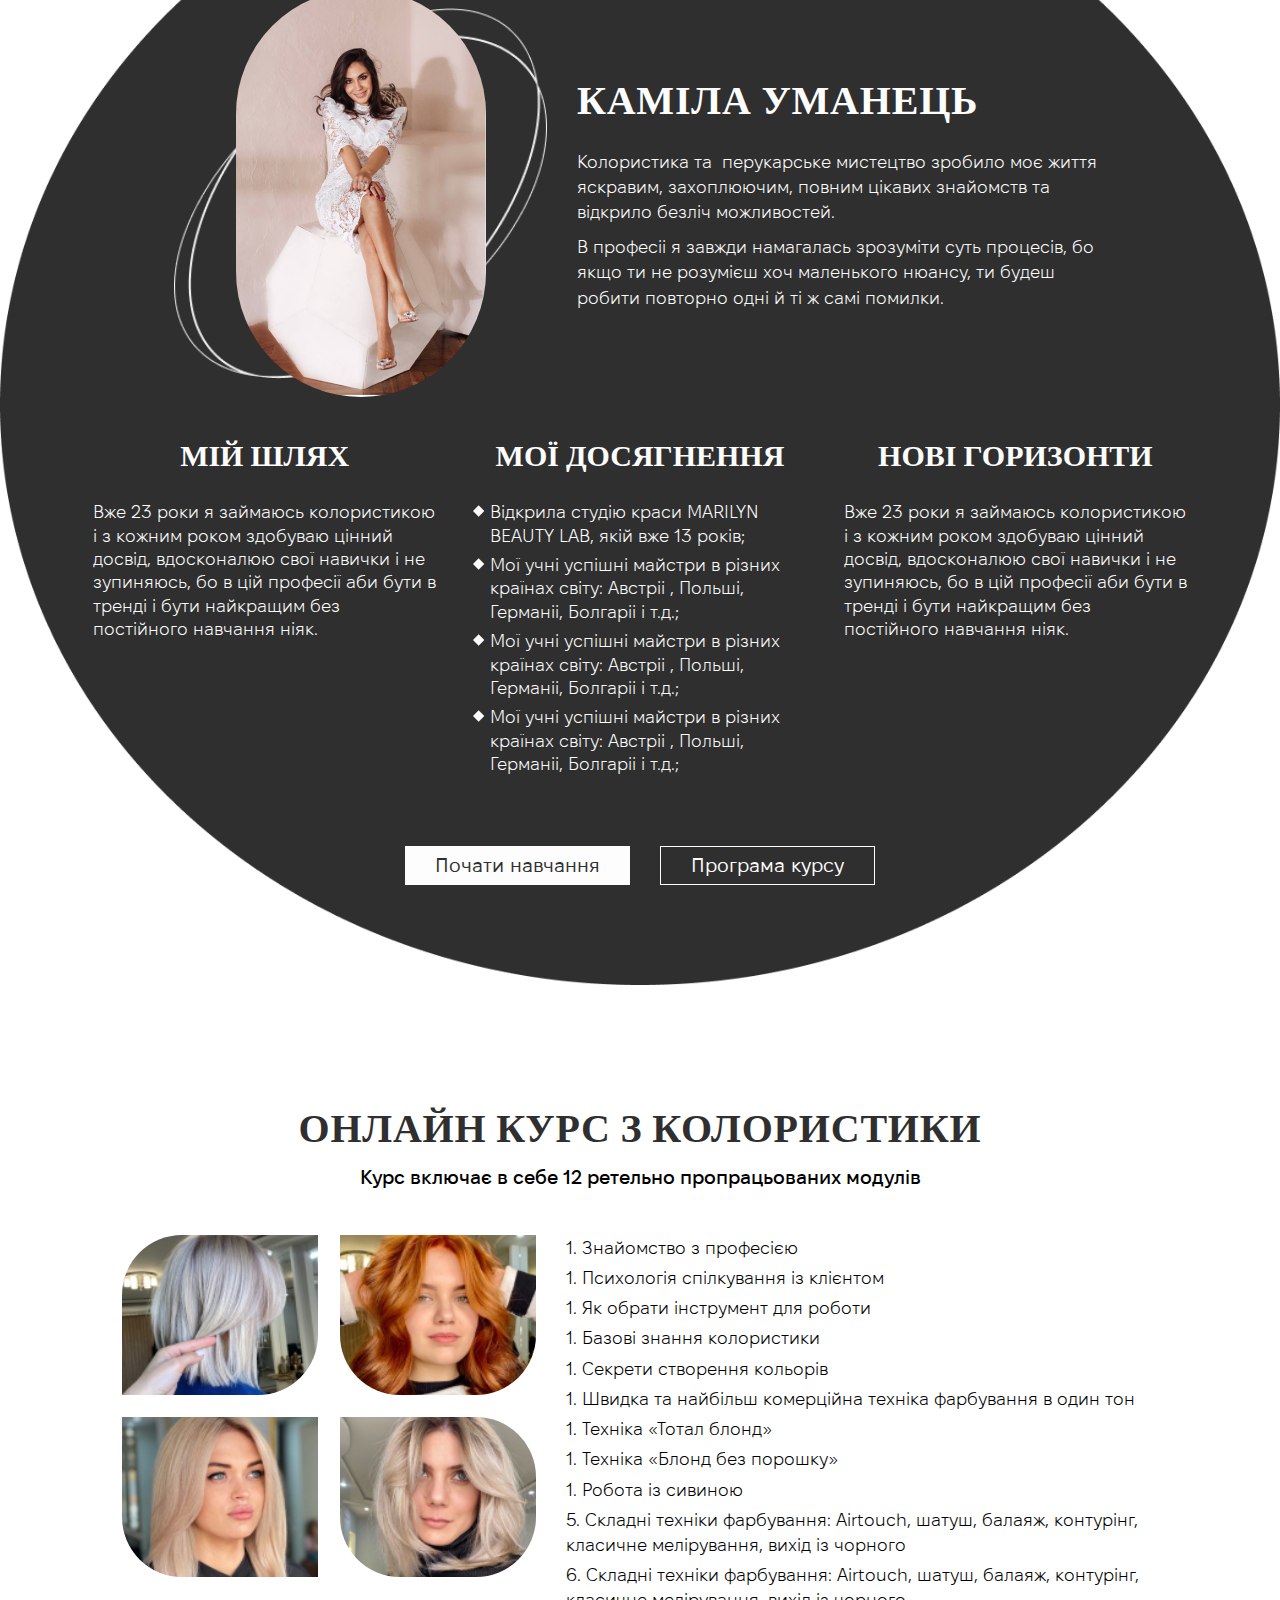
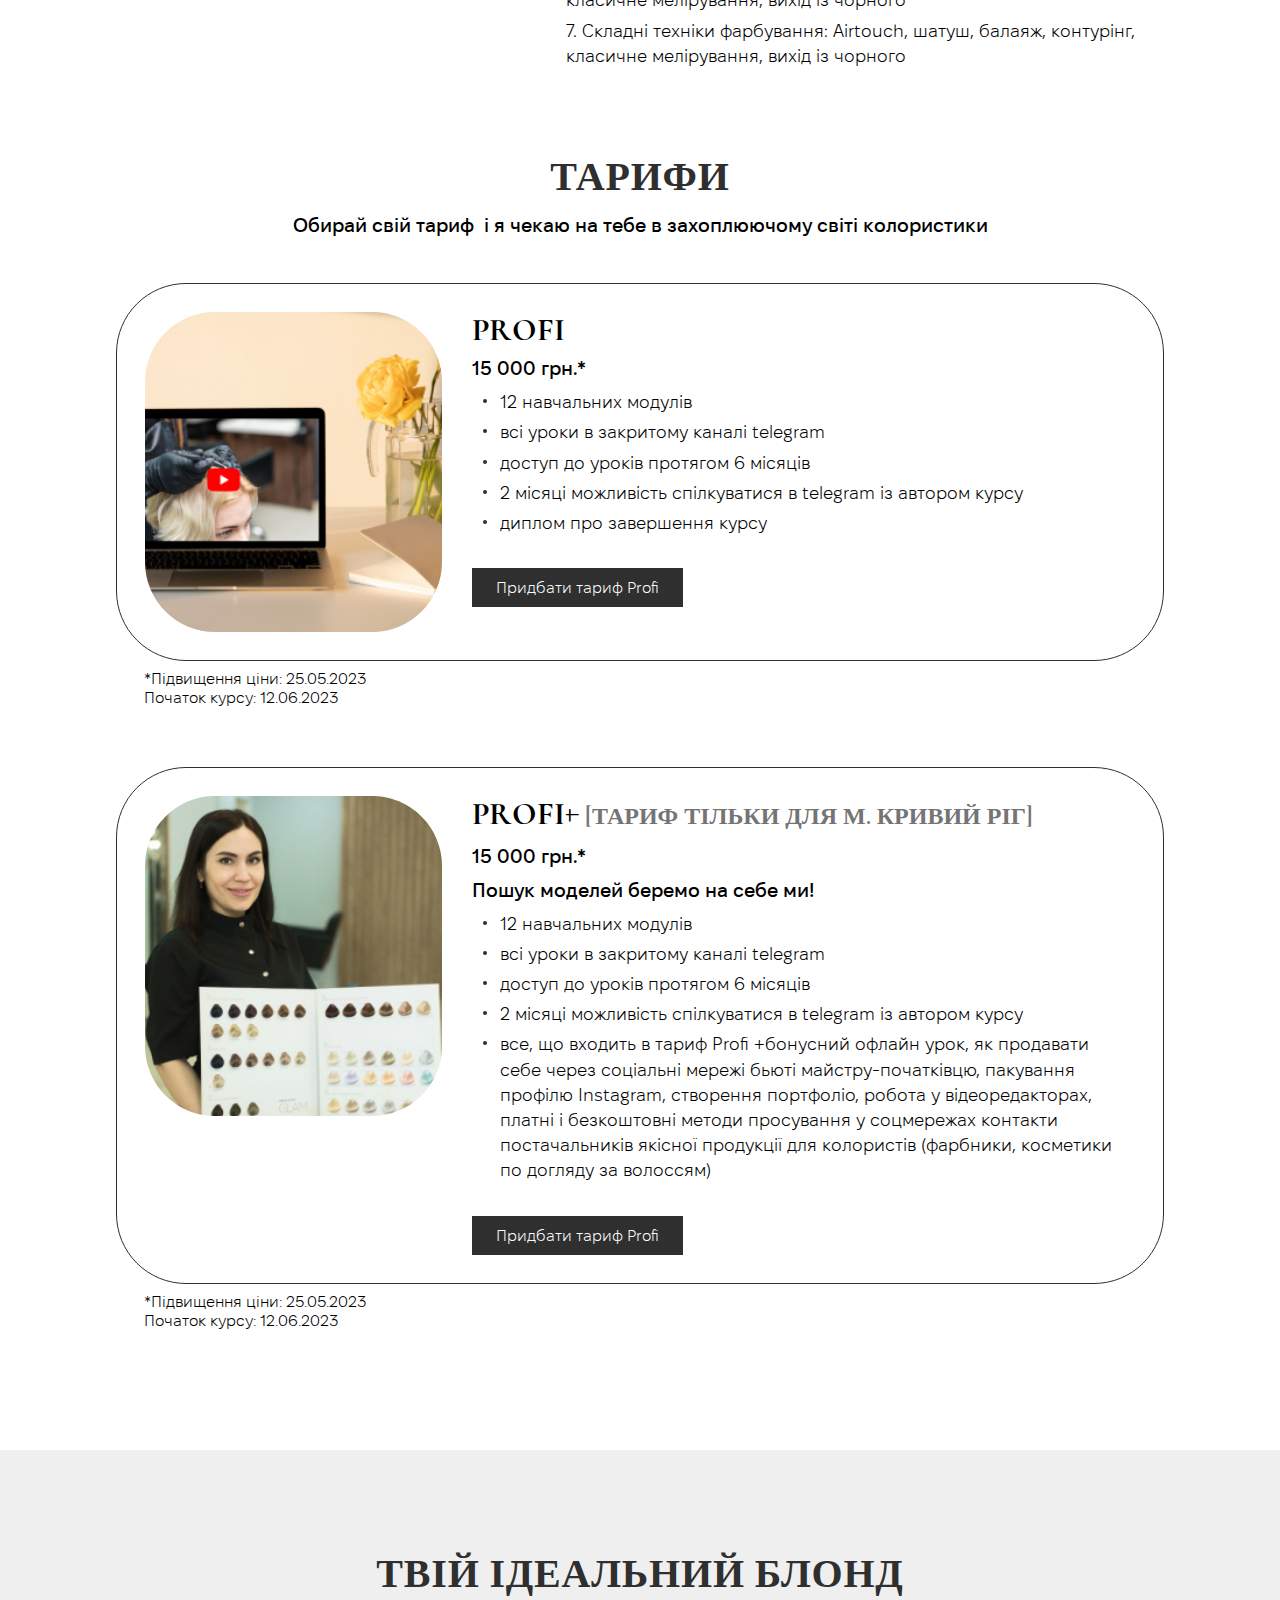
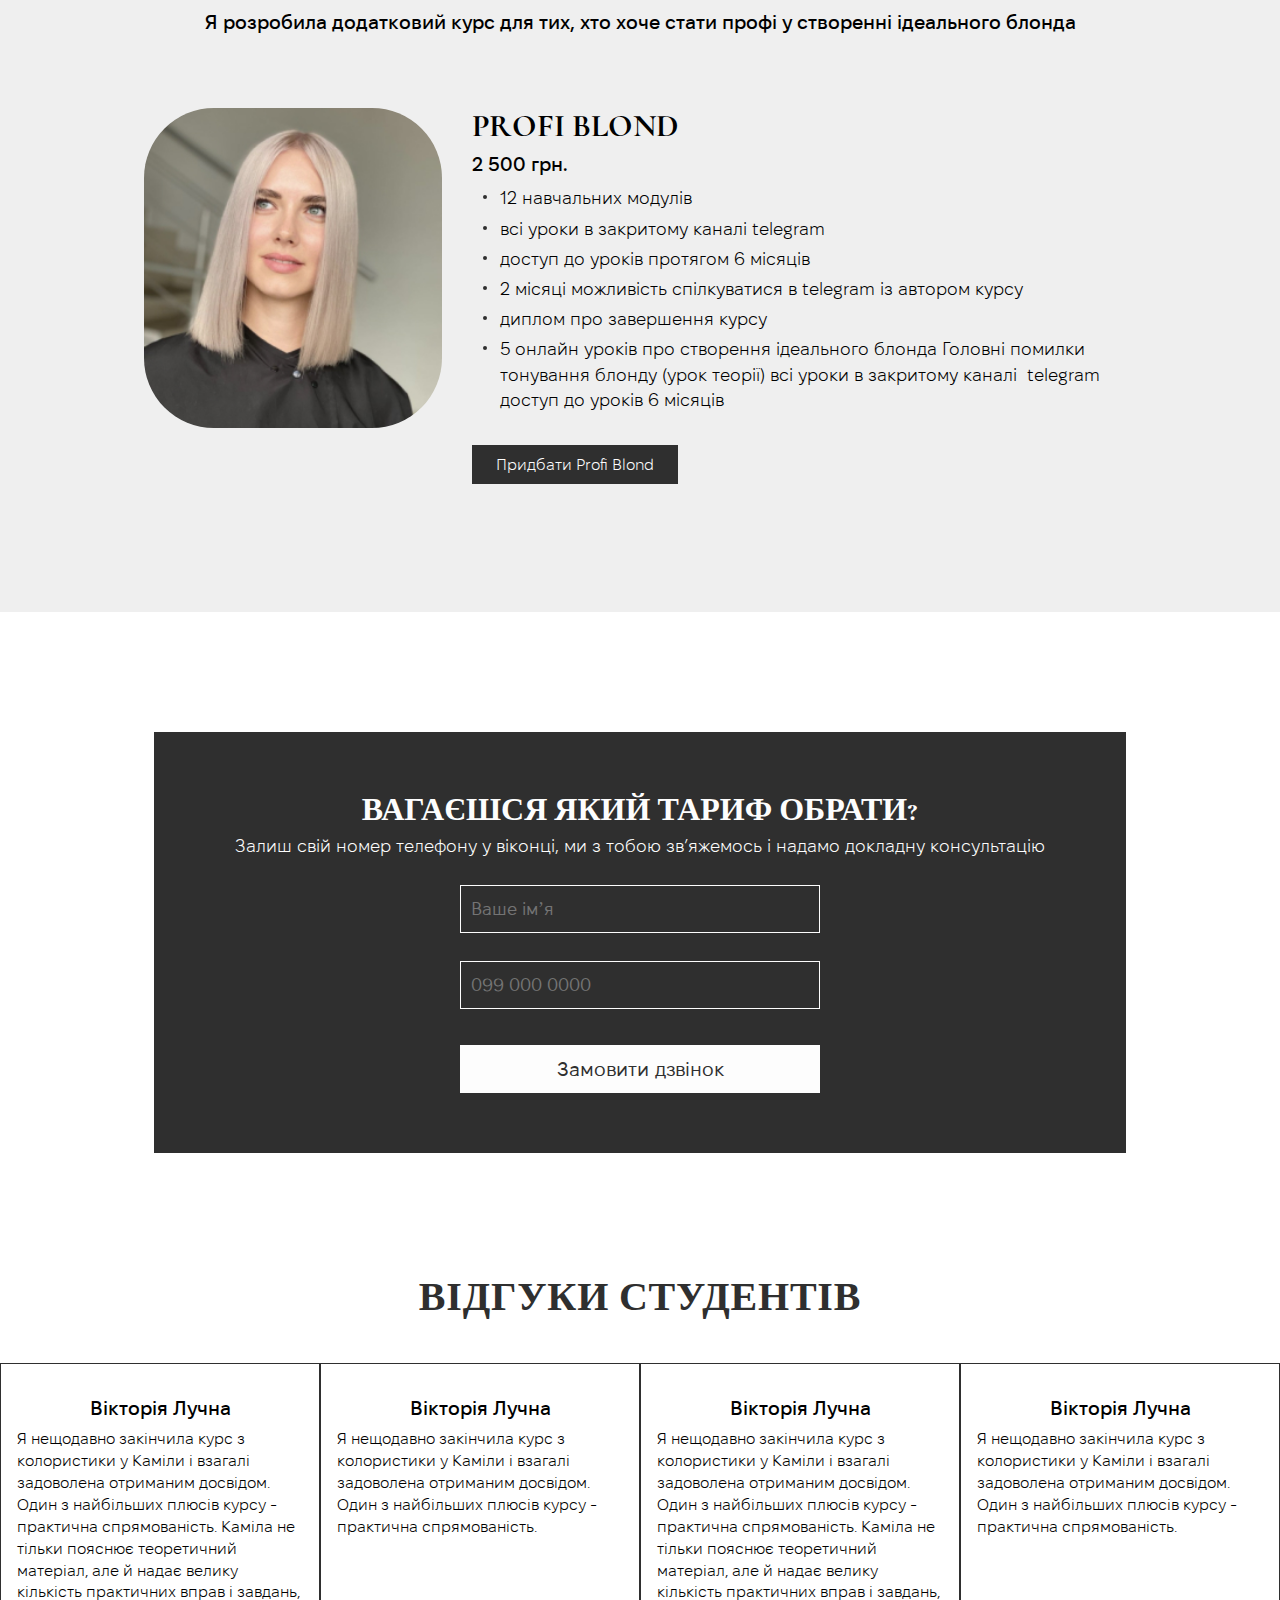
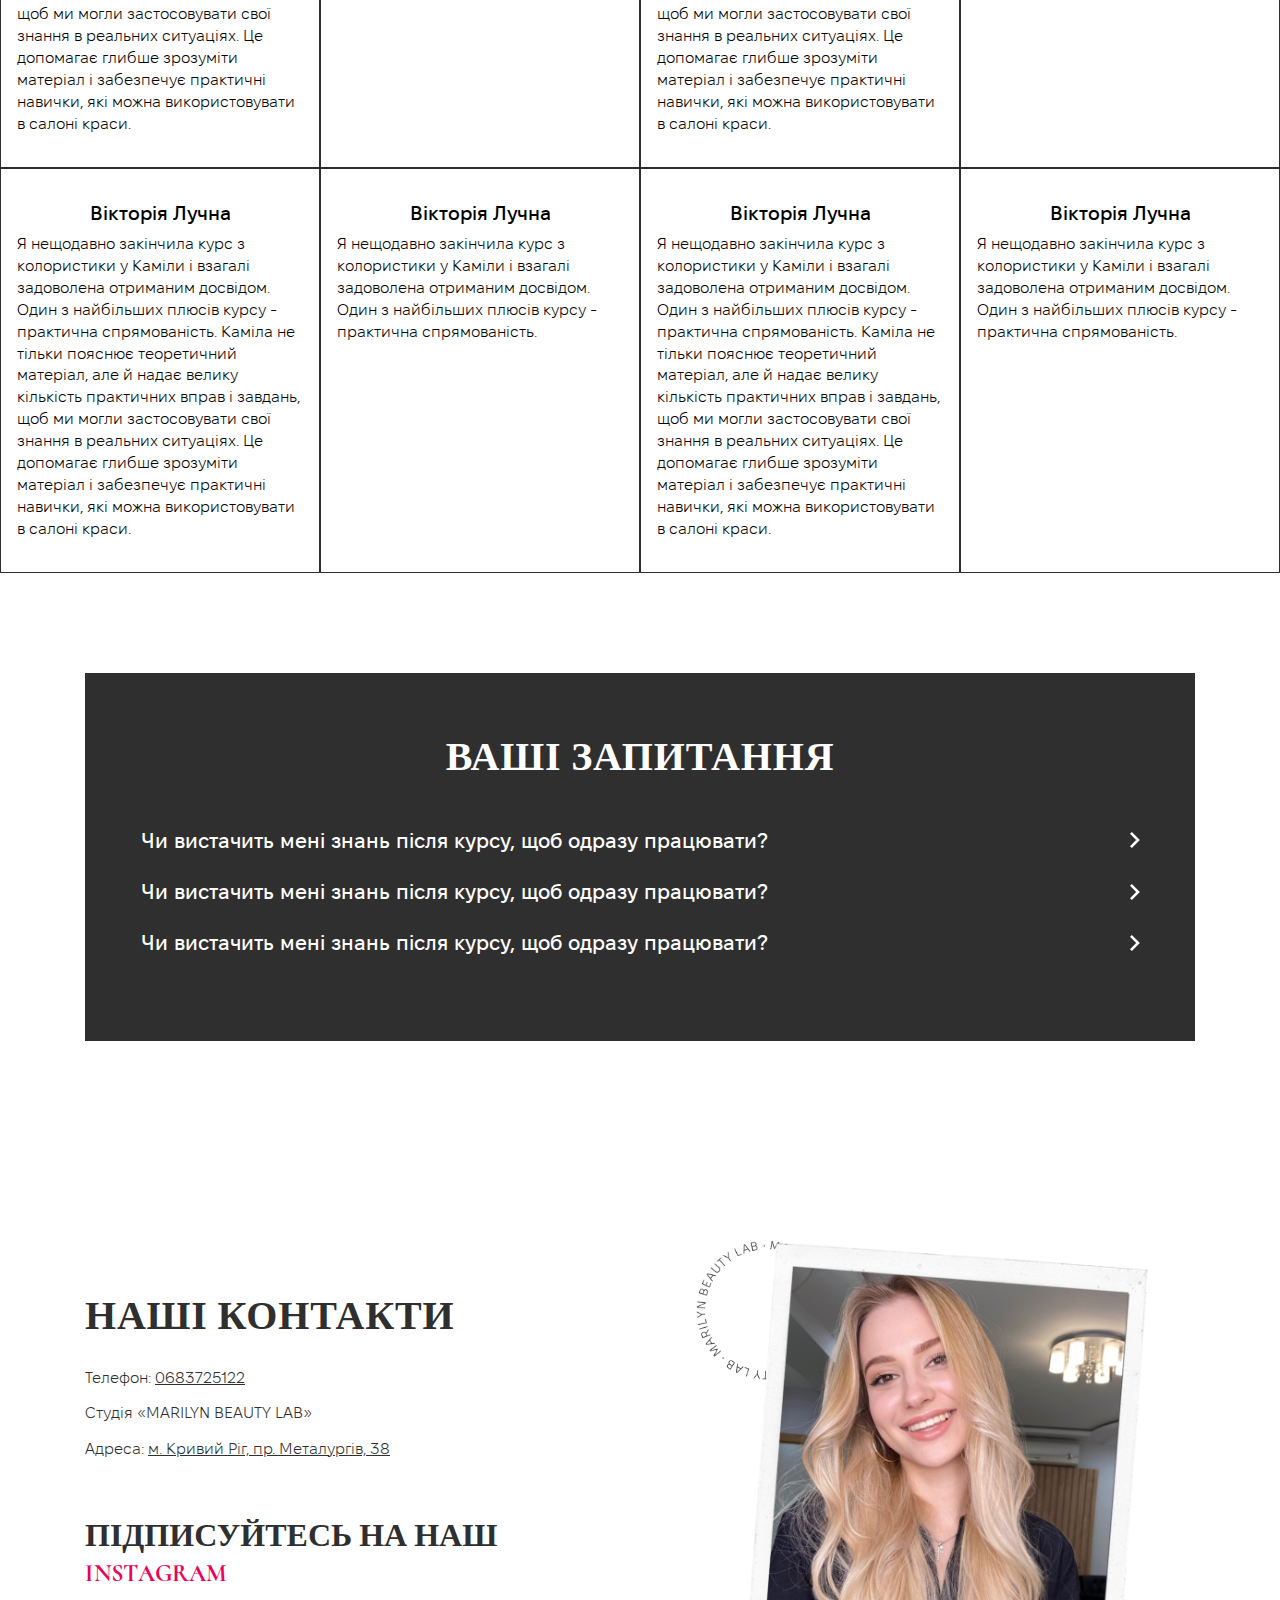
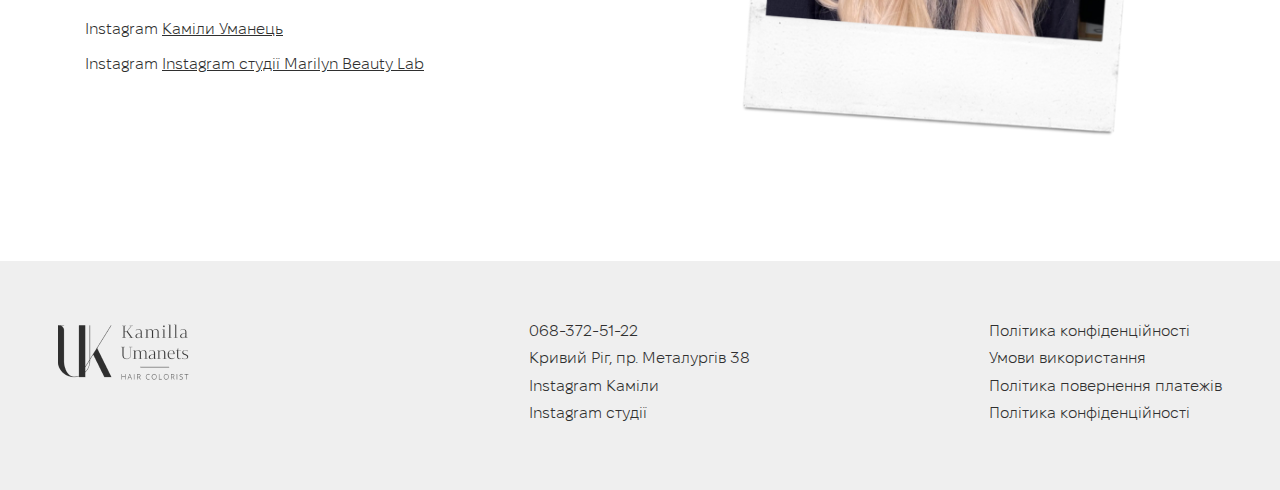
==== commit 17b88f42: "v4" ====
--- a/index.html
+++ b/index.html
@@ -1,19 +1,22 @@
 <!DOCTYPE html>
 <html lang="en">
+
 <head>
 	<meta charset="UTF-8">
 	<meta http-equiv="X-UA-Compatible" content="IE=edge">
 	<meta name="viewport" content="width=device-width, initial-scale=1.0">
 	<title>Document</title>
-	<link rel="stylesheet" href="css/style.css?_v=20230601170905">
+	<link rel="stylesheet" href="https://cdn.jsdelivr.net/npm/swiper@9/swiper-bundle.min.css?_v=20230601222210" />
+	<link rel="stylesheet" href="css/style.css?_v=20230601222210">
 </head>
+
 <body>
 
-<div class="wrapper">
-
-
-
-
+	<div class="wrapper">
+
+
+
+		
 <header class="header">	
 
 	<div class="content">
@@ -80,8 +83,8 @@
 
 
 
-<main>
-   <section class="initial d-flex j-c-start" >
+		<main>
+			<section class="initial d-flex j-c-start" >
 
 	<img src="img/initial__bg.jpg" alt="bg" class="initial__bg">
 	<img src="img/initial__bg-mobile.jpg" alt="bg" class="initial__bg-mobile">
@@ -106,7 +109,7 @@
 
 </div>
 </section>
-	<section class="ifyou">
+			<section class="ifyou">
 	<div class="content">
 		<h2>НАВЧАЙСЯ, ЯКЩО ТИ</h2>
 
@@ -154,8 +157,8 @@
 
 	</div>
 
-</section> 
-	<section class="about">
+</section>
+			<section class="about">
 
 	<img src="img/about__bg.jpg" alt="bg" class="about__bg">
 
@@ -234,8 +237,8 @@
 
 
 	</div>
-</section> 
-	<section class="cource">
+</section>
+			<section class="cource">
 		<div class="content">
 
 			<h2>онлайн курс з колористики</h2>
@@ -287,8 +290,8 @@
 			</div>
 		</div>
 </section>
- 
-   <section class="tariff">
+
+			<section class="tariff">
 	<div class="content">
 		<h2>ТАРИФИ</h2>
 		<p class="tariff__p">Обирай свій тариф  і я чекаю на тебе в захоплюючому світі колористики</p>
@@ -369,7 +372,7 @@
 
 	</div>
 </section>
-	<section class="blonde">
+			<section class="blonde">
 		<div class="content">
 			<h2>ТВІЙ ІДЕАЛЬНИЙ БЛОНД</h2>
 			<p class="tariff__p">Я розробила додатковий курс для тих, хто хоче стати профі у створенні ідеального блонда </p>
@@ -433,26 +436,274 @@
 	</div>
 	
 </section>
-	
-
-	
-	<section class="subfooter">
-
+			
+
+<section class="review">
+	<h2 class="cen">ВІДГУКИ СТУДЕНТІВ</h2>
+
+	<div class="review__net review__net-desc">	
+		<div class="review__net-item">
+			<h4 class="cen">Вікторія Лучна</h4>
+			<p>Я нещодавно закінчила курс з колористики у Каміли і взагалі задоволена отриманим досвідом.
+				Один з найбільших плюсів курсу - практична спрямованість. Каміла не тільки пояснює теоретичний матеріал, але й надає велику кількість практичних вправ і завдань, щоб ми могли застосовувати свої знання в реальних ситуаціях. Це допомагає глибше зрозуміти матеріал і забезпечує практичні навички, які можна використовувати в салоні краси.</p>
+		</div>
+
+
+		<div class="review__net-item">
+			<h4 class="cen">Вікторія Лучна</h4>
+			<p>Я нещодавно закінчила курс з колористики у Каміли і взагалі задоволена отриманим досвідом.
+				Один з найбільших плюсів курсу - практична спрямованість. </p>
+		</div>
+
+
+		<div class="review__net-item">
+			<h4 class="cen">Вікторія Лучна</h4>
+			<p>Я нещодавно закінчила курс з колористики у Каміли і взагалі задоволена отриманим досвідом.
+				Один з найбільших плюсів курсу - практична спрямованість. Каміла не тільки пояснює теоретичний матеріал, але й надає велику кількість практичних вправ і завдань, щоб ми могли застосовувати свої знання в реальних ситуаціях. Це допомагає глибше зрозуміти матеріал і забезпечує практичні навички, які можна використовувати в салоні краси.</p>
+		</div>
+
+
+		<div class="review__net-item">
+			<h4 class="cen">Вікторія Лучна</h4>
+			<p>Я нещодавно закінчила курс з колористики у Каміли і взагалі задоволена отриманим досвідом.
+				Один з найбільших плюсів курсу - практична спрямованість. </p>
+		</div>
+
+
+		<div class="review__net-item">
+			<h4 class="cen">Вікторія Лучна</h4>
+			<p>Я нещодавно закінчила курс з колористики у Каміли і взагалі задоволена отриманим досвідом.
+				Один з найбільших плюсів курсу - практична спрямованість. Каміла не тільки пояснює теоретичний матеріал, але й надає велику кількість практичних вправ і завдань, щоб ми могли застосовувати свої знання в реальних ситуаціях. Це допомагає глибше зрозуміти матеріал і забезпечує практичні навички, які можна використовувати в салоні краси.</p>
+		</div>
+
+
+		<div class="review__net-item">
+			<h4 class="cen">Вікторія Лучна</h4>
+			<p>Я нещодавно закінчила курс з колористики у Каміли і взагалі задоволена отриманим досвідом.
+				Один з найбільших плюсів курсу - практична спрямованість. </p>
+		</div>
+
+
+		<div class="review__net-item">
+			<h4 class="cen">Вікторія Лучна</h4>
+			<p>Я нещодавно закінчила курс з колористики у Каміли і взагалі задоволена отриманим досвідом.
+				Один з найбільших плюсів курсу - практична спрямованість. Каміла не тільки пояснює теоретичний матеріал, але й надає велику кількість практичних вправ і завдань, щоб ми могли застосовувати свої знання в реальних ситуаціях. Це допомагає глибше зрозуміти матеріал і забезпечує практичні навички, які можна використовувати в салоні краси.</p>
+		</div>
+
+
+		<div class="review__net-item">
+			<h4 class="cen">Вікторія Лучна</h4>
+			<p>Я нещодавно закінчила курс з колористики у Каміли і взагалі задоволена отриманим досвідом.
+				Один з найбільших плюсів курсу - практична спрямованість. </p>
+		</div>
+	</div>
+
+<div class="content">
+
+
+<div class="swiper__wr  a-i-center">
+
+
+	<div class="swiper__prev">
+		<img src="img/review__arrow.svg" alt="arrow">
+	</div>
+
+	<div class="swiper">
+		<div class="swiper-wrapper">	
+
+
+			<div class="review__net-item swiper-slide">
+				<h4 class="cen">Вікторія Лучна</h4>
+				<p>Я нещодавно закінчила курс з колористики у Каміли і взагалі задоволена отриманим досвідом.
+					Один з найбільших плюсів курсу - практична спрямованість. Каміла не тільки пояснює теоретичний матеріал, але й надає велику кількість практичних вправ і завдань, щоб ми могли застосовувати свої знання в реальних ситуаціях. Це допомагає глибше зрозуміти матеріал і забезпечує практичні навички, які можна використовувати в салоні краси.</p>
+			</div>
+	
+	
+			<div class="review__net-item swiper-slide">
+				<h4 class="cen">Вікторія Лучна</h4>
+				<p>Я нещодавно закінчила курс з колористики у Каміли і взагалі задоволена отриманим досвідом.
+					Один з найбільших плюсів курсу - практична спрямованість. </p>
+			</div>
+	
+	
+			<div class="review__net-item swiper-slide">
+				<h4 class="cen">Вікторія Лучна</h4>
+				<p>Я нещодавно закінчила курс з колористики у Каміли і взагалі задоволена отриманим досвідом.
+					Один з найбільших плюсів курсу - практична спрямованість. Каміла не тільки пояснює теоретичний матеріал, але й надає велику кількість практичних вправ і завдань, щоб ми могли застосовувати свої знання в реальних ситуаціях. Це допомагає глибше зрозуміти матеріал і забезпечує практичні навички, які можна використовувати в салоні краси.</p>
+			</div>
+	
+	
+			<div class="review__net-item swiper-slide">
+				<h4 class="cen">Вікторія Лучна</h4>
+				<p>Я нещодавно закінчила курс з колористики у Каміли і взагалі задоволена отриманим досвідом.
+					Один з найбільших плюсів курсу - практична спрямованість. </p>
+			</div>
+	
+	
+			<div class="review__net-item swiper-slide">
+				<h4 class="cen">Вікторія Лучна</h4>
+				<p>Я нещодавно закінчила курс з колористики у Каміли і взагалі задоволена отриманим досвідом.
+					Один з найбільших плюсів курсу - практична спрямованість. Каміла не тільки пояснює теоретичний матеріал, але й надає велику кількість практичних вправ і завдань, щоб ми могли застосовувати свої знання в реальних ситуаціях. Це допомагає глибше зрозуміти матеріал і забезпечує практичні навички, які можна використовувати в салоні краси.</p>
+			</div>
+	
+	 
+			<div class="review__net-item swiper-slide">
+				<h4 class="cen">Вікторія Лучна</h4>
+				<p>Я нещодавно закінчила курс з колористики у Каміли і взагалі задоволена отриманим досвідом.
+					Один з найбільших плюсів курсу - практична спрямованість. </p>
+			</div>
+	
+	
+			<div class="review__net-item swiper-slide">
+				<h4 class="cen">Вікторія Лучна</h4>
+				<p>Я нещодавно закінчила курс з колористики у Каміли і взагалі задоволена отриманим досвідом.
+					Один з найбільших плюсів курсу - практична спрямованість. Каміла не тільки пояснює теоретичний матеріал, але й надає велику кількість практичних вправ і завдань, щоб ми могли застосовувати свої знання в реальних ситуаціях. Це допомагає глибше зрозуміти матеріал і забезпечує практичні навички, які можна використовувати в салоні краси.</p>
+			</div>
+	
+	
+			<div class="review__net-item swiper-slide">
+				<h4 class="cen">Вікторія Лучна</h4>
+				<p>Я нещодавно закінчила курс з колористики у Каміли і взагалі задоволена отриманим досвідом.
+					Один з найбільших плюсів курсу - практична спрямованість. </p>
+			</div>
+		</div>
+	</div>
+
+
+	<div class="swiper__next">
+		<img src="img/review__arrow.svg" alt="arrow">
+	</div>
+
+
+</div>
+</div>
+	
+
+</section>
+			<section class="question">
+
+
+	<div class="question__body">
+
+		<h2>ВАШІ ЗАПИТАННЯ</h2>
+
+		<section class="question__body-item">
+			<div class="question__body-title w100 d-flex a-i-center j-c-space">
+				<p>Чи вистачить мені знань після курсу, щоб одразу працювати?</p>
+				<img src="img/question__arrow.svg" alt="arrow">
+			</div>
+			<div class="question__body-answer">Курс розрахован на те, щоб після завершення кожен міг одразу приступити до роботи. Крім того у вас є 2 місяці можливості спілкування із автором курсу Камілою в телеграм каналі, тому можете розраховувати на її підтримку, не гайте час, а швиденько закріплюйте отримані знання на моделях. Також перевагою онлайн навчання є те, що доступ до відео у вас зберігається на 6 місяців і ви завжди можете передивитись матеріал, якщо щось з першого разу не зрозуміли чи забули.</div>
+		</section>
+
+		<section class="question__body-item">
+
+			<div class="question__body-title w100 d-flex a-i-center j-c-space">
+				<p>Чи вистачить мені знань після курсу, щоб одразу працювати?</p>
+				<img src="img/question__arrow.svg" alt="arrow">
+			</div>
+
+			<div class="question__body-answer">Курс розрахован на те, щоб після завершення кожен міг одразу приступити до роботи. Крім того у вас є 2 місяці можливості спілкування із автором курсу Камілою в телеграм каналі, тому можете розраховувати на її підтримку, не гайте час, а швиденько закріплюйте отримані знання на моделях. Також перевагою онлайн навчання є те, що доступ до відео у вас зберігається на 6 місяців і ви завжди можете передивитись матеріал, якщо щось з першого разу не зрозуміли чи забули.</div>
+
+		</section>
+
+		<section class="question__body-item">
+
+			<div class="question__body-title w100 d-flex a-i-center j-c-space">
+				<p>Чи вистачить мені знань після курсу, щоб одразу працювати?</p>
+				<img src="img/question__arrow.svg" alt="arrow">
+			</div>
+
+			<div class="question__body-answer">Курс розрахован на те, щоб після завершення кожен міг одразу приступити до роботи. Крім того у вас є 2 місяці можливості спілкування із автором курсу Камілою в телеграм каналі, тому можете розраховувати на її підтримку, не гайте час, а швиденько закріплюйте отримані знання на моделях. Також перевагою онлайн навчання є те, що доступ до відео у вас зберігається на 6 місяців і ви завжди можете передивитись матеріал, якщо щось з першого разу не зрозуміли чи забули.</div>
+
+		</section>
+
+
+	</div>
+</section>
+
+			<section class="subfooter">
+
+	
+
+		<div class="subfooter__net d-flex a-i-center">
+
+
+			<div class="subfooter__net-text">
+
+				<div class="subfooter__text-first">
+					<h2>Наші Контакти</h2>
+					<p>Телефон: <a href="#">0683725122</a></p>
+					<p>Студія «MARILYN BEAUTY LAB»</p>
+					<p>Адреса: <a target="_blank" href="https://goo.gl/maps/X5ENtCXQ7hePjAEb8">м. Кривий Ріг, пр. Металургів, 38</a></p>
+				</div>
+
+
+				<div class="subfooter__text-second">
+					<h3>підписуйтесь на наш <span>instagram</span></h3>
+					<p>Instagram <a target="_blank" href="#">Каміли Уманець</a> </p>
+					<p>Instagram <a target="_blank" href="#">Instagram студії Marilyn Beauty Lab</a> </p>
+				</div>
+
+				
+			</div>
+
+
+			<div class="subfooter__net-img">
+				<img src="img/subfooter.png" alt="subfooter" class="main">
+				<img src="img/subfooter__text.png" alt="text" class="dekor2">
+			</div>
+		</div>
+
+	
 </section>	
-</main>
-
-
-
-<footer>
-	footer
+		</main>
+
+		<footer>
+	<div class="content">
+
+
+		<div class="footer__net">
+			<div class="footer__img">
+				<img src="img/footer__logo.png" alt="logo">
+			</div>
+
+
+			<div class="footer__info-wr d-flex flex-column a-i-center">
+
+			<ul class="footer__info">
+				<li><a target="_blank" href="tel: 0683725122">068-372-51-22</a></li>
+				<li><a target="_blank" href="https://goo.gl/maps/X5ENtCXQ7hePjAEb8">Кривий Ріг, пр. Металургів 38</a></li>
+				<li><a target="_blank" href="#">Instagram Каміли</a></li>
+				<li><a target="_blank" href="#">Instagram студії</a></li>
+			</ul>
+
+		</div>
+
+
+
+			<div class="footer__politic-wr d-flex j-c-end w100">
+				<ul class="footer__politic ">
+					<li><a target="_blank" href="#">Політика конфіденційності</a></li>
+					<li><a target="_blank" href="#">Умови використання</a></li>
+					<li><a target="_blank" href="#">Політика повернення платежів</a></li>
+					<li><a target="_blank" href="#">Політика конфіденційності</a></li>
+				</ul>
+			</div>
+			
+
+		</div>
+			
+	</div>
 </footer>
 
 
-</div>
-
-
-
-
-<script src="js/app.js?_v=20230601170905"></script>
+	</div>
+
+
+
+	<script src="https://code.jquery.com/jquery-3.6.0.min.js?_v=20230601222210"></script>
+	<script src="https://cdn.jsdelivr.net/npm/swiper@9/swiper-bundle.min.js?_v=20230601222210"></script>
+	<script src="js/app.js?_v=20230601222210"></script>
 </body>
+
 </html>--- a/css/style.css
+++ b/css/style.css
@@ -1072,8 +1072,234 @@
   margin: 0 auto;
 }
 
+.review {
+  padding-bottom: 120px;
+}
+
+.review h2 {
+  margin-bottom: 60px;
+}
+
+.review h4 {
+  margin-bottom: 8px;
+  font-weight: 500;
+  font-size: 22px;
+  line-height: 120%;
+}
+
+.review__net {
+  display: -ms-grid;
+  display: grid;
+  -ms-grid-columns: 1fr 1fr 1fr 1fr;
+  grid-template-columns: 1fr 1fr 1fr 1fr;
+}
+
+.review__net p {
+  line-height: 137%;
+}
+
+.review__net-item {
+  border: 1px solid #2F2F2F;
+  padding: 32px 0;
+  padding-left: 24px;
+  padding-right: 24px;
+}
+
+.swiper__wr {
+  display: none;
+}
+
+.swiper__prev,
+.swiper__next {
+  -webkit-box-flex: 0;
+      -ms-flex: 0 0 27px;
+          flex: 0 0 27px;
+  height: auto;
+  cursor: pointer;
+  display: -webkit-box;
+  display: -ms-flexbox;
+  display: flex;
+  -webkit-box-pack: center;
+      -ms-flex-pack: center;
+          justify-content: center;
+}
+
+.swiper__next {
+  -webkit-transform: rotate(180deg);
+      -ms-transform: rotate(180deg);
+          transform: rotate(180deg);
+}
+
+.swiper {
+  overflow: hidden;
+}
+
+.question {
+  padding-bottom: 300px;
+}
+
+.question__body {
+  max-width: 1110px;
+  margin-left: auto;
+  margin-right: auto;
+  background-color: #2F2F2F;
+  color: #FDFDFD;
+  padding-left: 95px;
+  padding-right: 95px;
+  padding-top: 60px;
+  padding-bottom: 60px;
+}
+
+.question__body h2 {
+  color: #FDFDFD;
+  margin-bottom: 60px;
+}
+
+.question__body-item {
+  margin-bottom: 24px;
+}
+
+.question__body-title {
+  font-size: 24px;
+  line-height: 130%;
+  font-weight: 500;
+  cursor: pointer;
+  margin-bottom: 12px;
+}
+
+.question__body-title img {
+  -webkit-transition: all 0.3s linear;
+  -o-transition: all 0.3s linear;
+  transition: all 0.3s linear;
+}
+
+.question__body-title p {
+  padding-right: 10px;
+}
+
+.question__body-answer {
+  font-size: 20px;
+  line-height: 130%;
+  color: #FDFDFD;
+  opacity: 0.5;
+  display: none;
+}
+
+.rotate img {
+  -webkit-transition: all 0.3s linear;
+  -o-transition: all 0.3s linear;
+  transition: all 0.3s linear;
+  -webkit-transform: rotate(90deg);
+      -ms-transform: rotate(90deg);
+          transform: rotate(90deg);
+}
+
+.subfooter {
+  max-width: 1110px;
+  margin-left: auto;
+  margin-right: auto;
+  color: #2F2F2F;
+  padding-bottom: 140px;
+}
+
+.subfooter a {
+  text-decoration: underline;
+  -webkit-transition: all 0.3s linear;
+  -o-transition: all 0.3s linear;
+  transition: all 0.3s linear;
+}
+
+.subfooter__net-text {
+  -webkit-box-flex: 0;
+      -ms-flex: 0 0 50%;
+          flex: 0 0 50%;
+}
+
+.subfooter__net-text h2 {
+  text-align: left;
+  margin-bottom: 32px;
+}
+
+.subfooter__net-text h3 {
+  margin-bottom: 32px;
+}
+
+.subfooter__net-text h3 span {
+  color: #EE0058;
+}
+
+.subfooter__net-text p {
+  margin-bottom: 16px;
+}
+
+.subfooter__text-first {
+  margin-bottom: 60px;
+}
+
+.subfooter__net-img {
+  position: relative;
+  margin-left: 5%;
+}
+
+.main {
+  position: relative;
+  z-index: 2;
+}
+
+@-webkit-keyframes rotateAnimation3 {
+  0% {
+    -webkit-transform: translateY(-40%) rotate(360deg);
+            transform: translateY(-40%) rotate(360deg);
+  }
+
+  100% {
+    -webkit-transform: translateY(-40%) rotate(0deg);
+            transform: translateY(-40%) rotate(0deg);
+  }
+}
+
+@keyframes rotateAnimation3 {
+  0% {
+    -webkit-transform: translateY(-40%) rotate(360deg);
+            transform: translateY(-40%) rotate(360deg);
+  }
+
+  100% {
+    -webkit-transform: translateY(-40%) rotate(0deg);
+            transform: translateY(-40%) rotate(0deg);
+  }
+}
+
+.dekor2 {
+  position: absolute;
+  top: 0;
+  left: 0;
+  -webkit-animation: rotateAnimation3 16s linear infinite normal 0s forwards;
+          animation: rotateAnimation3 16s linear infinite normal 0s forwards;
+  width: 180px;
+}
+
 footer {
-  height: 200vh;
+  background: #EFEFEF;
+  color: #2F2F2F;
+  padding-top: 60px;
+  padding-bottom: 60px;
+}
+
+footer li {
+  margin-bottom: 8px;
+}
+
+.footer__net {
+  display: -ms-grid;
+  display: grid;
+  -ms-grid-columns: 1fr 1fr 1fr;
+  grid-template-columns: 1fr 1fr 1fr;
+  gap: 40px 16px;
+}
+
+.footer__politic-wr {
+  text-align: left;
 }
 
 @media (min-width: 600px) {
@@ -1268,6 +1494,80 @@
 
   .form__body p {
     font-size: calc(16px + 4 * ((100vw - 320px) / 1920));
+  }
+
+  .review h2 {
+    margin-bottom: calc(24px + 36 * ((100vw - 320px) / 1920));
+  }
+
+  .review h4 {
+    font-size: calc(18px + 4 * ((100vw - 320px) / 1920));
+  }
+
+  .review {
+    padding-bottom: calc(80px + 40 * ((100vw - 320px) / 1920));
+  }
+
+  .review__net-item {
+    padding-left: calc(8px + 16 * ((100vw - 320px) / 1920));
+  }
+
+  .review__net-item {
+    padding-right: calc(8px + 16 * ((100vw - 320px) / 1920));
+  }
+
+  .question {
+    padding-bottom: calc(100px + 200 * ((100vw - 320px) / 1920));
+  }
+
+  .question__body {
+    padding-left: calc(16px + 79 * ((100vw - 320px) / 1920));
+  }
+
+  .question__body {
+    padding-right: calc(16px + 79 * ((100vw - 320px) / 1920));
+  }
+
+  .question__body h2 {
+    margin-bottom: calc(32px + 28 * ((100vw - 320px) / 1920));
+  }
+
+  .question__body-title {
+    font-size: calc(18px + 6 * ((100vw - 320px) / 1920));
+  }
+
+  .question__body-answer {
+    font-size: calc(16px + 4 * ((100vw - 320px) / 1920));
+  }
+
+  .subfooter {
+    padding-bottom: calc(100px + 40 * ((100vw - 320px) / 1920));
+  }
+
+  .subfooter__net-text h2 {
+    margin-bottom: calc(24px + 8 * ((100vw - 320px) / 1920));
+  }
+
+  .subfooter__net-text h3 {
+    margin-bottom: calc(24px + 8 * ((100vw - 320px) / 1920));
+  }
+
+  .dekor2 {
+    width: calc(100px + 80 * ((100vw - 320px) / 1920));
+  }
+}
+
+@media (max-width: 1250px) {
+  .review__net {
+    -ms-grid-columns: 1fr 1fr 1fr;
+    grid-template-columns: 1fr 1fr 1fr;
+  }
+}
+
+@media (max-width: 1150px) {
+  .subfooter {
+    padding-left: 16px;
+    padding-right: 16px;
   }
 }
 
@@ -1309,6 +1609,11 @@
     -webkit-box-flex: 0;
         -ms-flex: 0 0 60%;
             flex: 0 0 60%;
+  }
+
+  .review__net {
+    -ms-grid-columns: 1fr 1fr;
+    grid-template-columns: 1fr 1fr;
   }
 }
 
@@ -1592,6 +1897,35 @@
     margin-left: 0%;
     margin-right: 0%;
   }
+
+  .subfooter__net {
+    -webkit-box-orient: vertical;
+    -webkit-box-direction: normal;
+        -ms-flex-direction: column;
+            flex-direction: column;
+    -webkit-box-align: start;
+        -ms-flex-align: start;
+            align-items: flex-start;
+  }
+
+  .subfooter__net-img {
+    margin-left: 0;
+    -ms-flex-item-align: center;
+        -ms-grid-row-align: center;
+        align-self: center;
+    margin-top: 60px;
+  }
+
+  .footer__net {
+    -ms-grid-columns: 1fr 1fr;
+    grid-template-columns: 1fr 1fr;
+  }
+
+  .footer__politic-wr {
+    -webkit-box-pack: start;
+        -ms-flex-pack: start;
+            justify-content: flex-start;
+  }
 }
 
 @media (max-width: 600px) {
@@ -1635,6 +1969,21 @@
   input {
     height: 42px;
   }
+
+  .review__net-desc {
+    display: none;
+  }
+
+  .swiper__wr {
+    display: -webkit-box;
+    display: -ms-flexbox;
+    display: flex;
+  }
+
+  .question__body {
+    padding-top: 80px;
+    padding-bottom: 100px;
+  }
 }
 
 @media (max-width: 480px) {
@@ -1654,6 +2003,25 @@
 
   .blonde__net {
     padding: 0;
+  }
+
+  .subfooter__net-text h2 {
+    text-align: center;
+  }
+
+  .subfooter__net-text h3 {
+    text-align: center;
+  }
+
+  .footer__net {
+    -ms-grid-columns: 1fr;
+    grid-template-columns: 1fr;
+  }
+
+  .footer__info-wr {
+    -webkit-box-align: start;
+        -ms-flex-align: start;
+            align-items: flex-start;
   }
 }
 
@@ -1694,4 +2062,13 @@
     border-radius: 5px;
     z-index: 2;
   }
+
+  .subfooter a:hover {
+    color: rgb(110, 110, 110);
+    text-decoration: none;
+  }
+
+  footer a:hover {
+    text-decoration: underline;
+  }
 }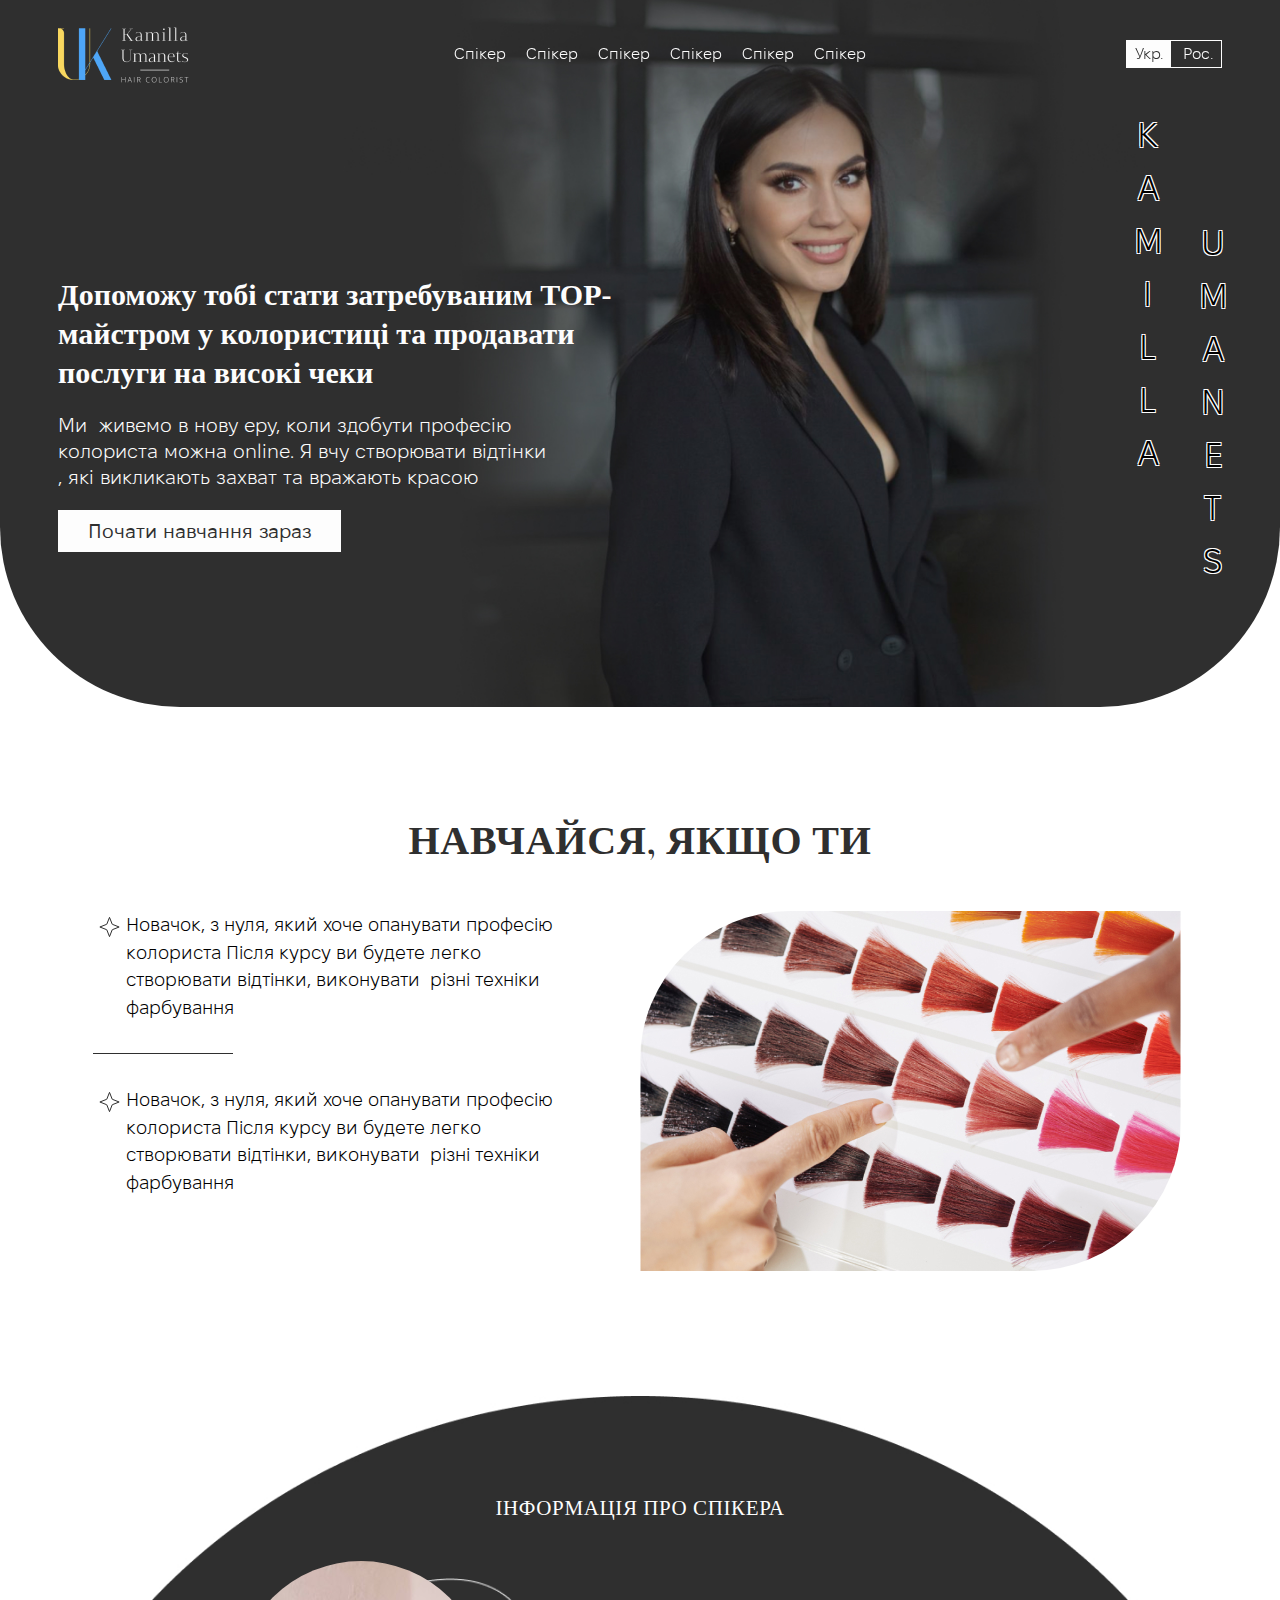
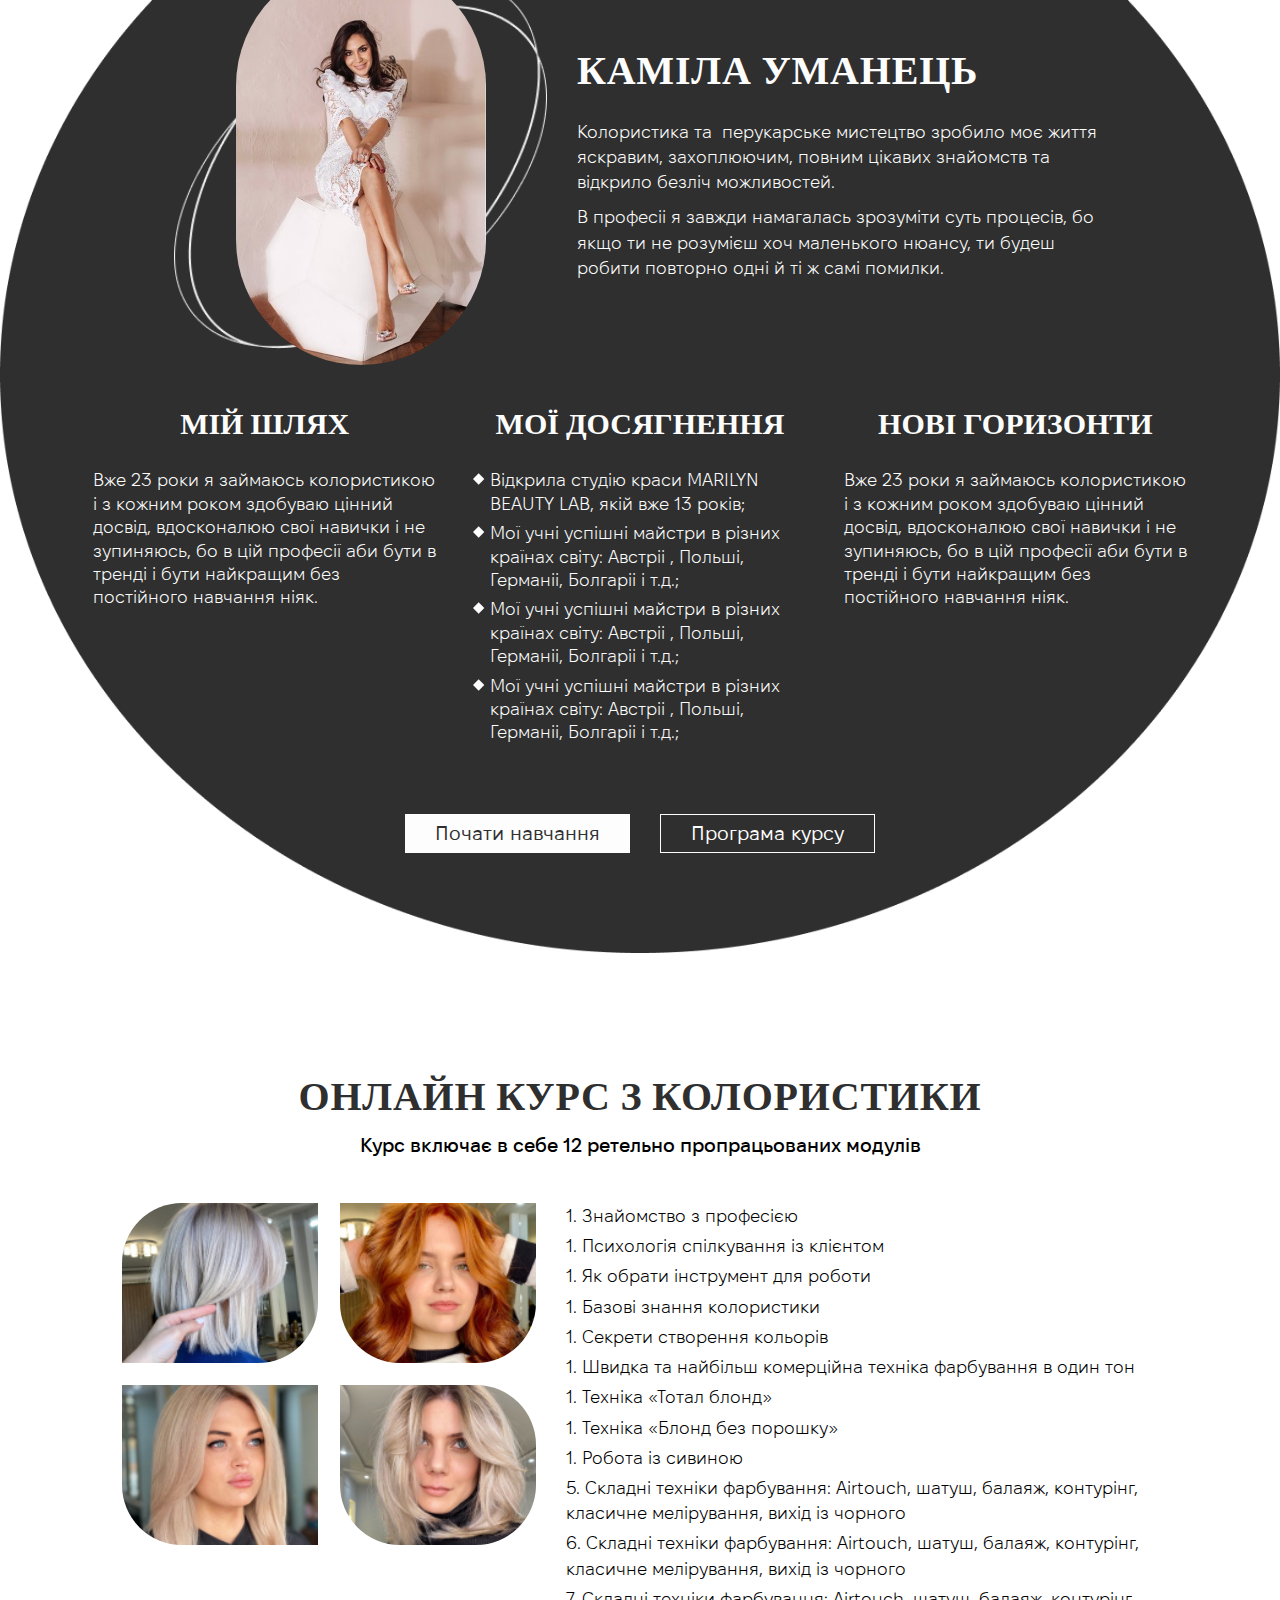
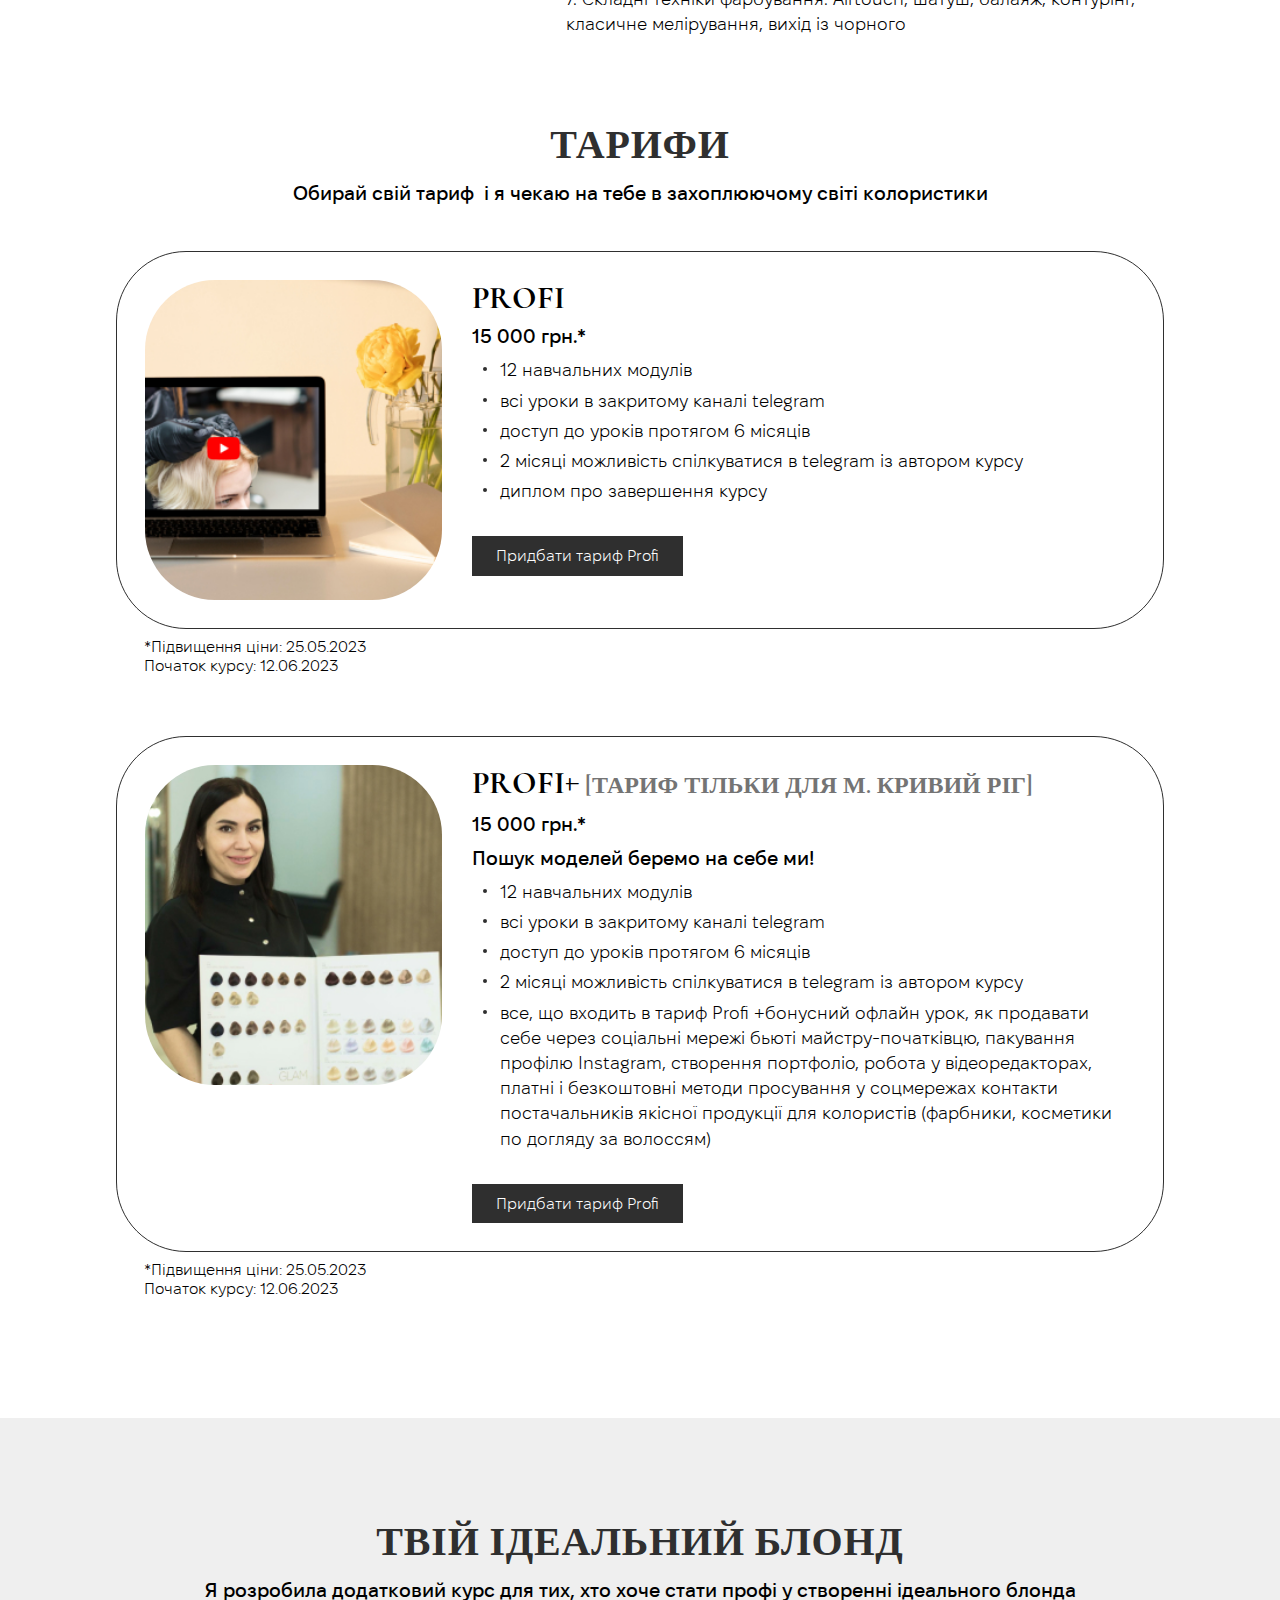
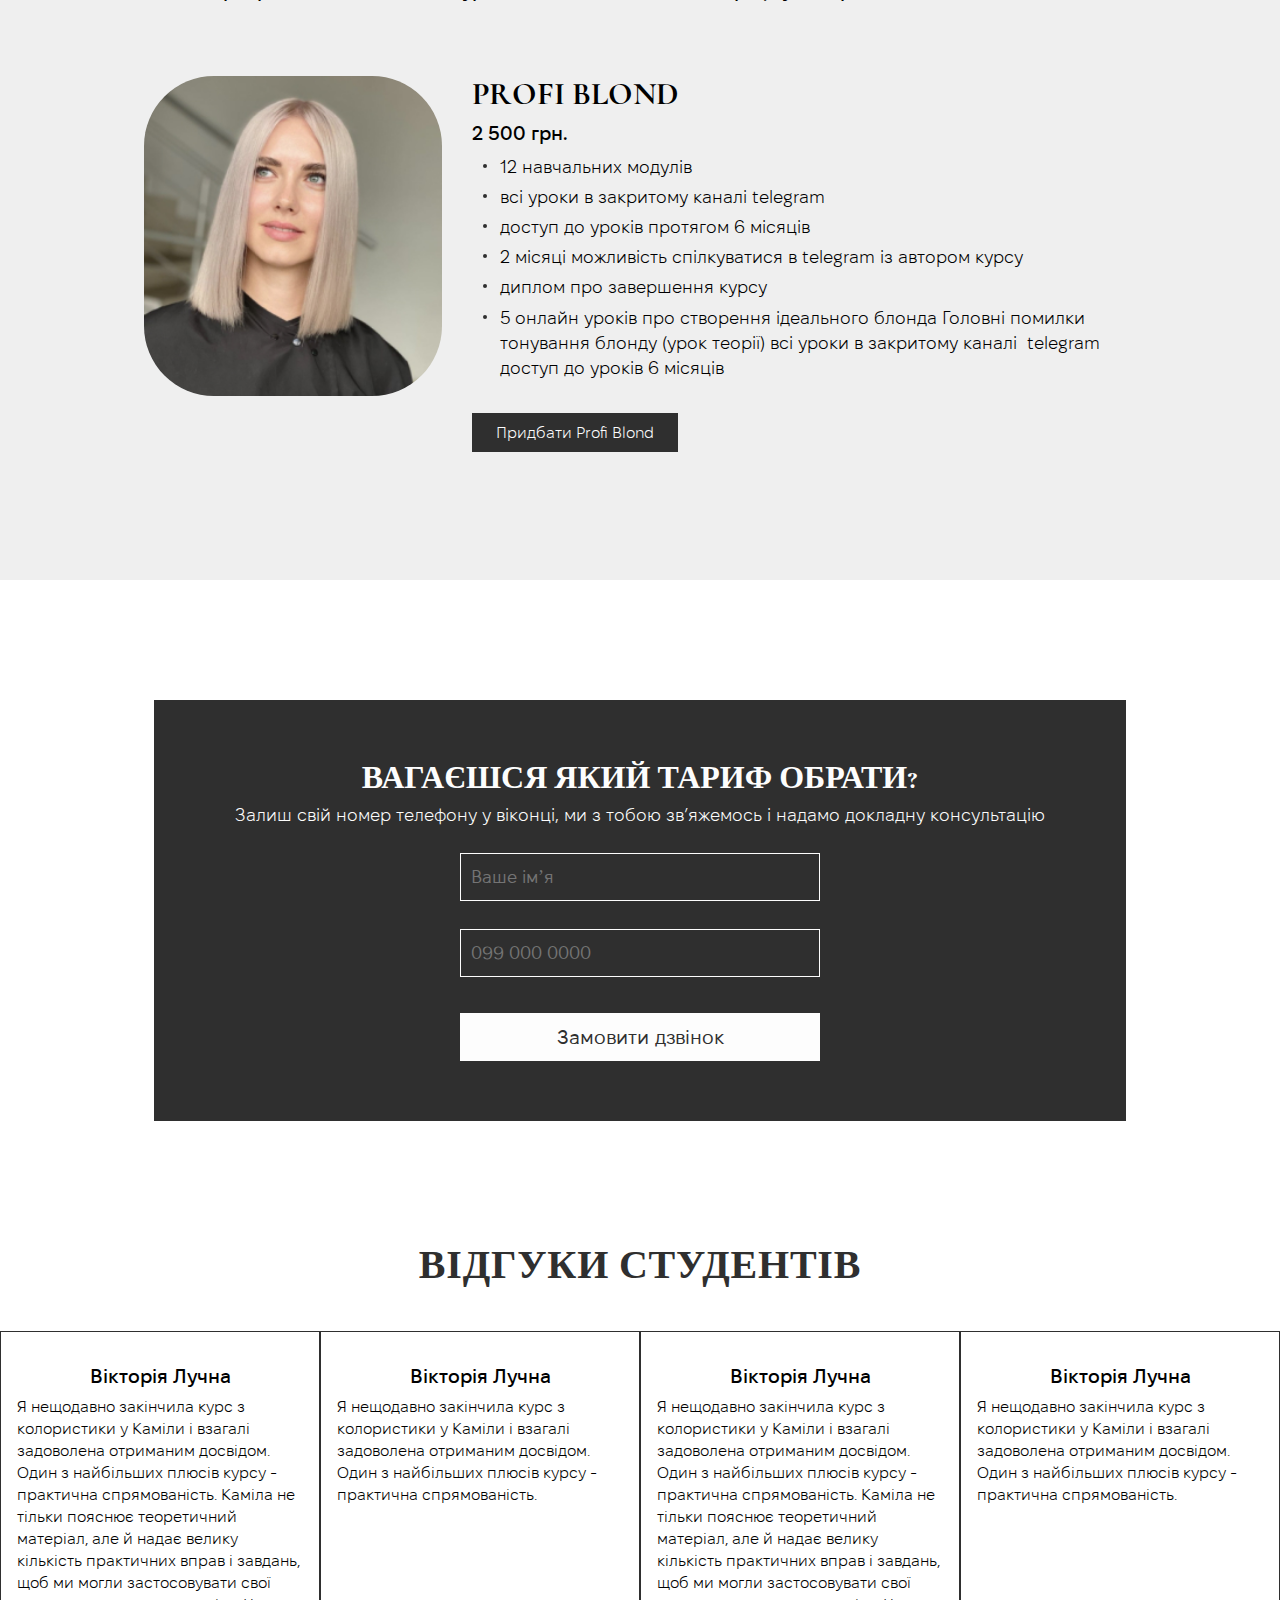
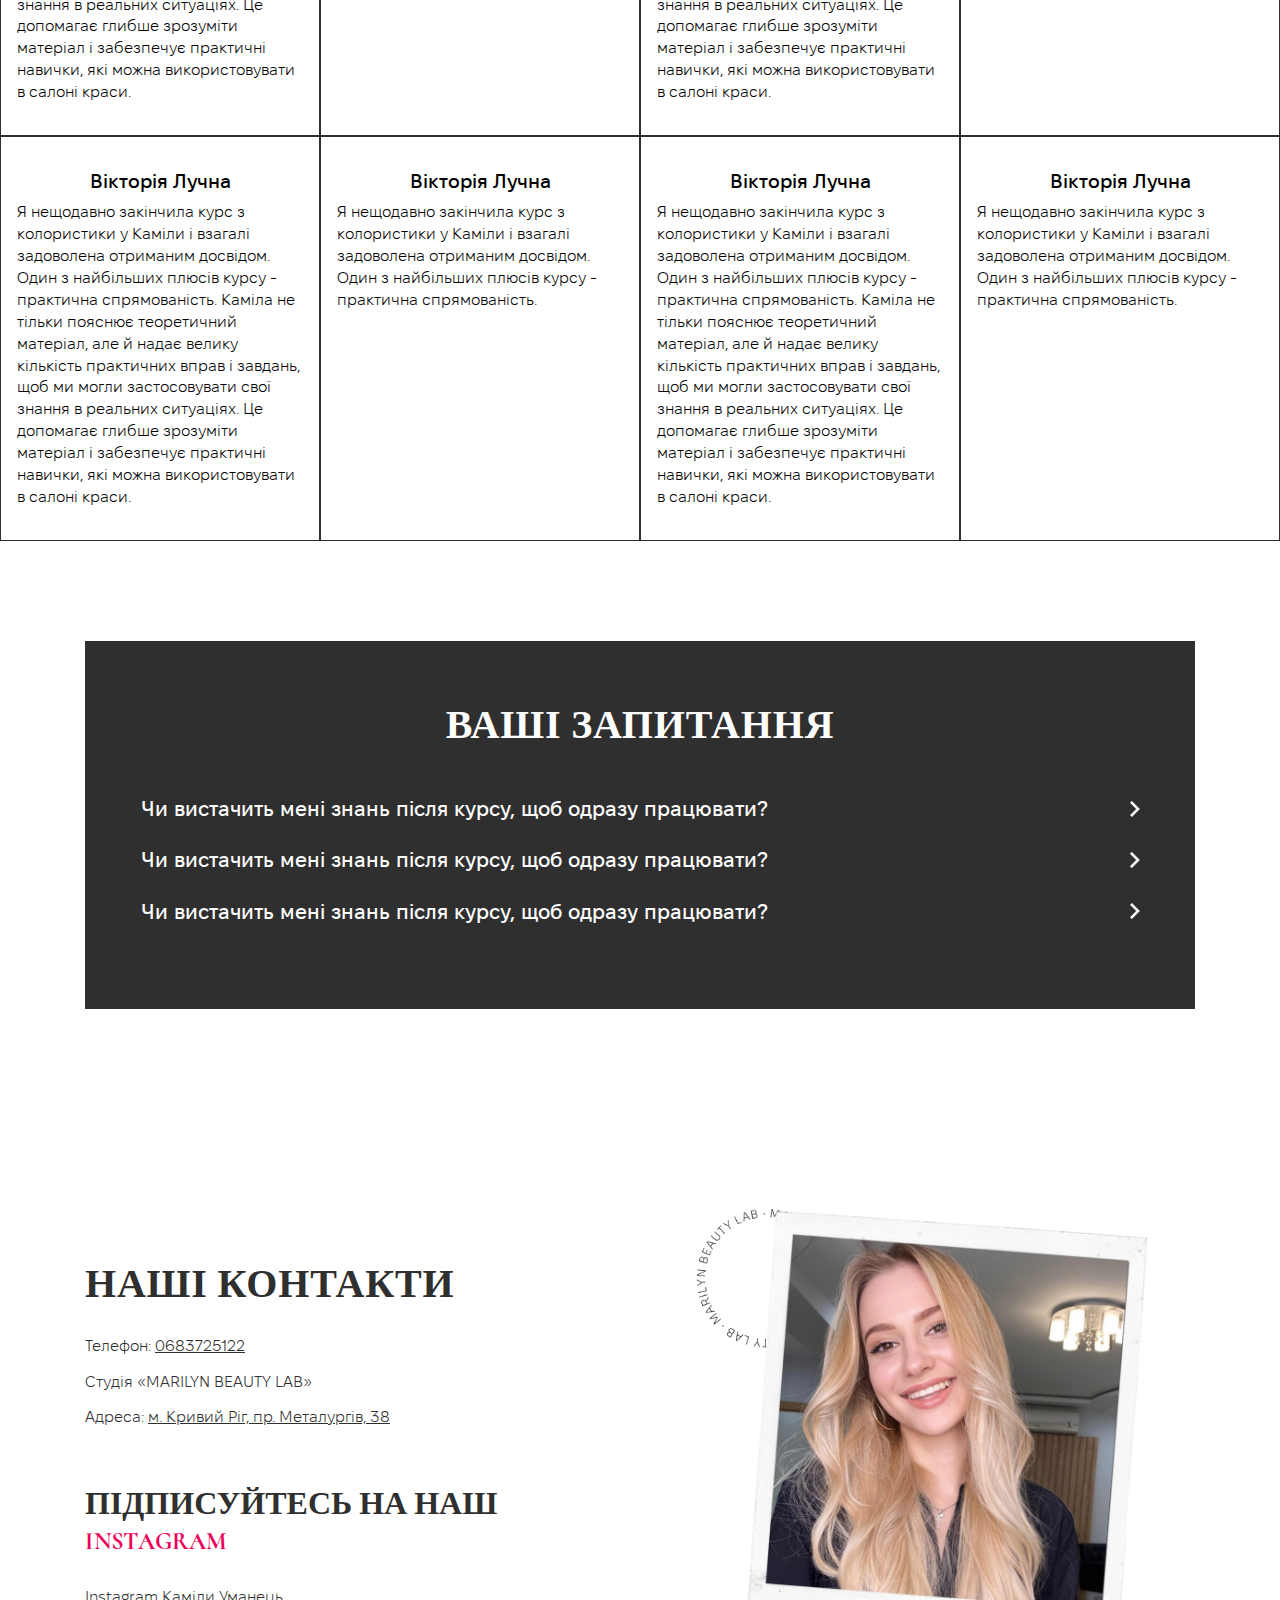
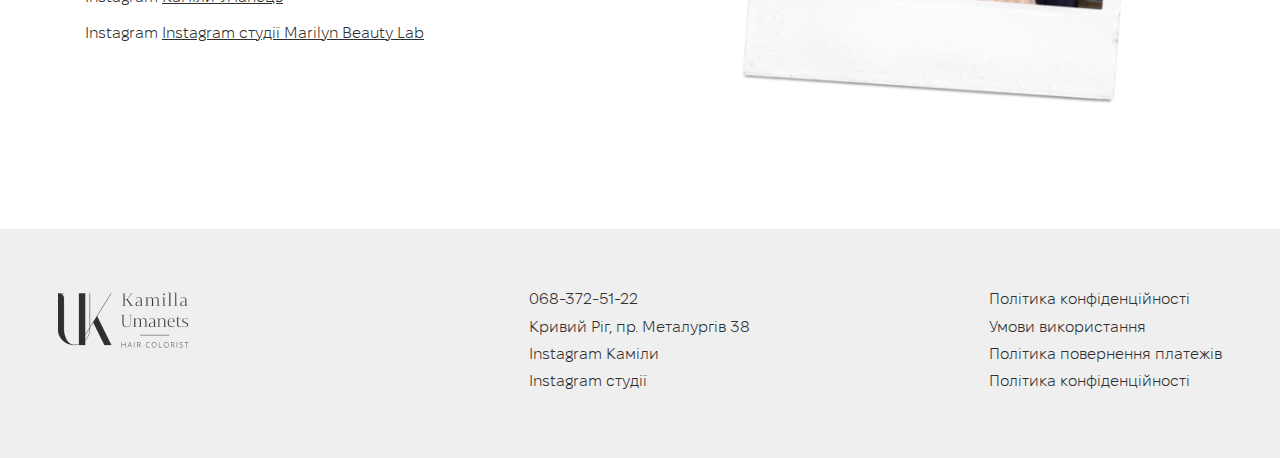
==== commit a514aa98: "v7" ====
--- a/index.html
+++ b/index.html
@@ -6,8 +6,8 @@
 	<meta http-equiv="X-UA-Compatible" content="IE=edge">
 	<meta name="viewport" content="width=device-width, initial-scale=1.0">
 	<title>Document</title>
-	<link rel="stylesheet" href="https://cdn.jsdelivr.net/npm/swiper@9/swiper-bundle.min.css?_v=20230601222210" />
-	<link rel="stylesheet" href="css/style.css?_v=20230601222210">
+	<link rel="stylesheet" href="https://cdn.jsdelivr.net/npm/swiper@9/swiper-bundle.min.css?_v=20230602115206" />
+	<link rel="stylesheet" href="css/style.css?_v=20230602115206">
 </head>
 
 <body>
@@ -100,7 +100,7 @@
 		<p>Ми  живемо в нову еру, коли здобути професію колориста можна online.
 			Я вчу створювати відтінки , які викликають захват та вражають красою</p>
 
-		<button class="btn-full">Почати навчання зараз</button>
+		<a href="#form" class="btn-full">Почати навчання зараз</a>
 
 		
 	<div class="initial__name-autor">KAMILLA</div>
@@ -147,8 +147,8 @@
 			</ul>
 
 
-			<div class="ifyou__net-img">
-				<img src="img/ifyou.jpg" alt="ifyou">
+			<div class="ifyou__net-img ">
+				<img class="img-trigger" src="img/ifyou.jpg" alt="ifyou">
 			</div>
 
 
@@ -170,7 +170,7 @@
 
 			<div class="about__autorNet-img">
 				<img src="img/about__dekor.png" alt="dekor" class="dekor rotate3">
-				<img class="main" src="img/about.jpg" alt="about">
+				<img class="main img-trigger" src="img/about.jpg" alt="about">
 			</div>
 
 			<div class="about__autorNet-text">
@@ -249,22 +249,22 @@
 
 				<div class="cource__net-img">
 
-						<div class="cource__net-item">
+						<div class="cource__net-item img-trigger">
 							<img src="img/course1.jpg" alt="product" class="img1">
 						</div>
 
 
-						<div class="cource__net-item">
+						<div class="cource__net-item img-trigger">
 							<img src="img/course2.jpg" alt="product" class="img2">
 						</div>
 
 
-						<div class="cource__net-item">
+						<div class="cource__net-item img-trigger">
 							<img src="img/course3.jpg" alt="product" class="img3">
 						</div>
 
 
-						<div class="cource__net-item">
+						<div class="cource__net-item img-trigger">
 							<img src="img/course4.jpg" alt="product" class="img4">
 						</div>			
 				</div>
@@ -300,9 +300,9 @@
 		<div class="tariff__first first">
 
 
-			<div class="tariff__first-net">
-
-				<div class="tariff__net-img">
+			<div class="tariff__first-net tg1">
+
+				<div class="tariff__net-img  t1 img-trigger">
 					<img src="img/tariff__first.jpg" alt="laptop">
 				</div>
 
@@ -334,9 +334,9 @@
 		<div class="tariff__first">
 
 
-			<div class="tariff__first-net ">
-
-				<div class="tariff__net-img">
+			<div class="tariff__first-net tg2">
+
+				<div class="tariff__net-img t2 img-trigger">
 					<img src="img/tariff__second.jpg" alt="laptop">
 				</div>
 
@@ -383,7 +383,7 @@
 	
 				<div class="tariff__first-net blonde__net">
 	
-					<div class="tariff__net-img">
+					<div class="tariff__net-img img-trigger">
 						<img src="img/blonde.jpg" alt="laptop">
 					</div>
 	
@@ -415,7 +415,7 @@
 
 </section>
 
-<section class="form">
+<section id="form" class="form">
 
 	<div class="form__body">
 		<h3 class="cen">Вагаєшся який тариф обрати?</h3>
@@ -701,9 +701,9 @@
 
 
 
-	<script src="https://code.jquery.com/jquery-3.6.0.min.js?_v=20230601222210"></script>
-	<script src="https://cdn.jsdelivr.net/npm/swiper@9/swiper-bundle.min.js?_v=20230601222210"></script>
-	<script src="js/app.js?_v=20230601222210"></script>
+	<script src="https://code.jquery.com/jquery-3.6.0.min.js?_v=20230602115206"></script>
+	<script src="https://cdn.jsdelivr.net/npm/swiper@9/swiper-bundle.min.js?_v=20230602115206"></script>
+	<script src="js/app.js?_v=20230602115206"></script>
 </body>
 
 </html>--- a/css/style.css
+++ b/css/style.css
@@ -652,6 +652,10 @@
 .ifyou__net-img img {
   border-top-left-radius: 200px;
   border-bottom-right-radius: 200px;
+  -webkit-transition: all 0.3s linear;
+  -o-transition: all 0.3s linear;
+  transition: all 0.3s linear;
+  cursor: pointer;
 }
 
 .about {
@@ -726,6 +730,10 @@
   border-radius: 200px;
   position: relative;
   z-index: 2;
+  -webkit-transition: all 0.3s linear;
+  -o-transition: all 0.3s linear;
+  transition: all 0.3s linear;
+  cursor: pointer;
 }
 
 .about__autorNet-img .dekor {
@@ -779,6 +787,17 @@
 .rotate3 {
   -webkit-animation: rotateAnimation2 6s linear infinite normal 0s forwards;
           animation: rotateAnimation2 6s linear infinite normal 0s forwards;
+  -webkit-transition: all 0.3s linear;
+  -o-transition: all 0.3s linear;
+  transition: all 0.3s linear;
+}
+
+.rotate4 {
+  -webkit-transition: all 0.3s linear;
+  -o-transition: all 0.3s linear;
+  transition: all 0.3s linear;
+  -webkit-animation-duration: 2.5s;
+          animation-duration: 2.5s;
 }
 
 @-webkit-keyframes rotateAnimation2 {
@@ -957,6 +976,10 @@
           flex: 0 0 30%;
   position: relative;
   height: 320px;
+  cursor: pointer;
+  -webkit-transition: all 0.3s linear;
+  -o-transition: all 0.3s linear;
+  transition: all 0.3s linear;
 }
 
 .tariff__net-img img {
@@ -990,6 +1013,15 @@
 .tariff__timeline {
   margin-top: 8px;
   padding-left: 40px;
+}
+
+.t1,
+.t2,
+.tg1,
+.tg2 {
+  -webkit-transition: all 0.3s linear;
+  -o-transition: all 0.3s linear;
+  transition: all 0.3s linear;
 }
 
 .blonde {
@@ -1174,7 +1206,7 @@
 }
 
 .question__body-title p {
-  padding-right: 10px;
+  padding-right: 24px;
 }
 
 .question__body-answer {
@@ -1302,6 +1334,80 @@
   text-align: left;
 }
 
+.error {
+  max-width: 730px;
+  margin-left: auto;
+  margin-right: auto;
+  height: 100%;
+  display: -webkit-box;
+  display: -ms-flexbox;
+  display: flex;
+  -webkit-box-align: center;
+      -ms-flex-align: center;
+          align-items: center;
+  -webkit-box-pack: center;
+      -ms-flex-pack: center;
+          justify-content: center;
+  -webkit-box-orient: vertical;
+  -webkit-box-direction: normal;
+      -ms-flex-direction: column;
+          flex-direction: column;
+  padding-top: 80px;
+  padding-bottom: 80px;
+  padding-left: 16px;
+  padding-right: 16px;
+}
+
+.error img {
+  margin-bottom: 40px;
+  padding-left: 5%;
+  padding-right: 5%;
+}
+
+.error h2 {
+  margin-bottom: 12px;
+}
+
+.error p {
+  line-height: 130%;
+  text-align: center;
+  font-size: 20px;
+}
+
+.error a {
+  color: #976C4D;
+  white-space: nowrap;
+  text-decoration: underline;
+}
+
+.politic__body {
+  padding-top: 180px;
+  max-width: 920px;
+  margin-left: auto;
+  margin-right: auto;
+  padding-bottom: 140px;
+}
+
+.politic__body h3 {
+  padding-bottom: 60px;
+}
+
+.politic__body h5 {
+  margin-bottom: 12px;
+  font-weight: 500;
+  font-size: 22px;
+  line-height: 130%;
+}
+
+.politic__body section {
+  margin-bottom: 24px;
+}
+
+.politic__body section p {
+  font-size: 20px;
+  line-height: 135%;
+}
+
 @media (min-width: 600px) {
   .initial__bg-mobile {
     display: none;
@@ -1554,6 +1660,26 @@
 
   .dekor2 {
     width: calc(100px + 80 * ((100vw - 320px) / 1920));
+  }
+
+  .error p {
+    font-size: calc(16px + 4 * ((100vw - 320px) / 1920));
+  }
+
+  .politic__body {
+    padding-bottom: calc(100px + 40 * ((100vw - 320px) / 1920));
+  }
+
+  .politic__body h3 {
+    padding-bottom: calc(40px + 20 * ((100vw - 320px) / 1920));
+  }
+
+  .politic__body h5 {
+    font-size: calc(18px + 4 * ((100vw - 320px) / 1920));
+  }
+
+  .politic__body section p {
+    font-size: calc(16px + 4 * ((100vw - 320px) / 1920));
   }
 }
 
@@ -1984,6 +2110,10 @@
     padding-top: 80px;
     padding-bottom: 100px;
   }
+
+  .politic__body {
+    padding-top: 150px;
+  }
 }
 
 @media (max-width: 480px) {
@@ -2052,10 +2182,27 @@
     transition: all 0.3s linear;
   }
 
+  .ifyou__net-img img:hover {
+    border-radius: 5px;
+    -webkit-transform: scale(1.1);
+        -ms-transform: scale(1.1);
+            transform: scale(1.1);
+  }
+
+  .about__autorNet-img .main:hover {
+    -webkit-transition: all 0.3s linear;
+    -o-transition: all 0.3s linear;
+    transition: all 0.3s linear;
+    -webkit-transform: scale(1.04);
+        -ms-transform: scale(1.04);
+            transform: scale(1.04);
+    border-radius: 40px;
+  }
+
   .cource__net-item img:hover {
-    -webkit-transform: scale(1.2);
-        -ms-transform: scale(1.2);
-            transform: scale(1.2);
+    -webkit-transform: scale(1.1);
+        -ms-transform: scale(1.1);
+            transform: scale(1.1);
     -webkit-transition: all 0.3s linear;
     -o-transition: all 0.3s linear;
     transition: all 0.3s linear;
@@ -2063,6 +2210,13 @@
     z-index: 2;
   }
 
+  .tariff__net-img:hover {
+    -webkit-transform: scale(1.04);
+        -ms-transform: scale(1.04);
+            transform: scale(1.04);
+    border-radius: 15px;
+  }
+
   .subfooter a:hover {
     color: rgb(110, 110, 110);
     text-decoration: none;
@@ -2071,4 +2225,8 @@
   footer a:hover {
     text-decoration: underline;
   }
+
+  .error a:hover {
+    text-decoration: none;
+  }
 }